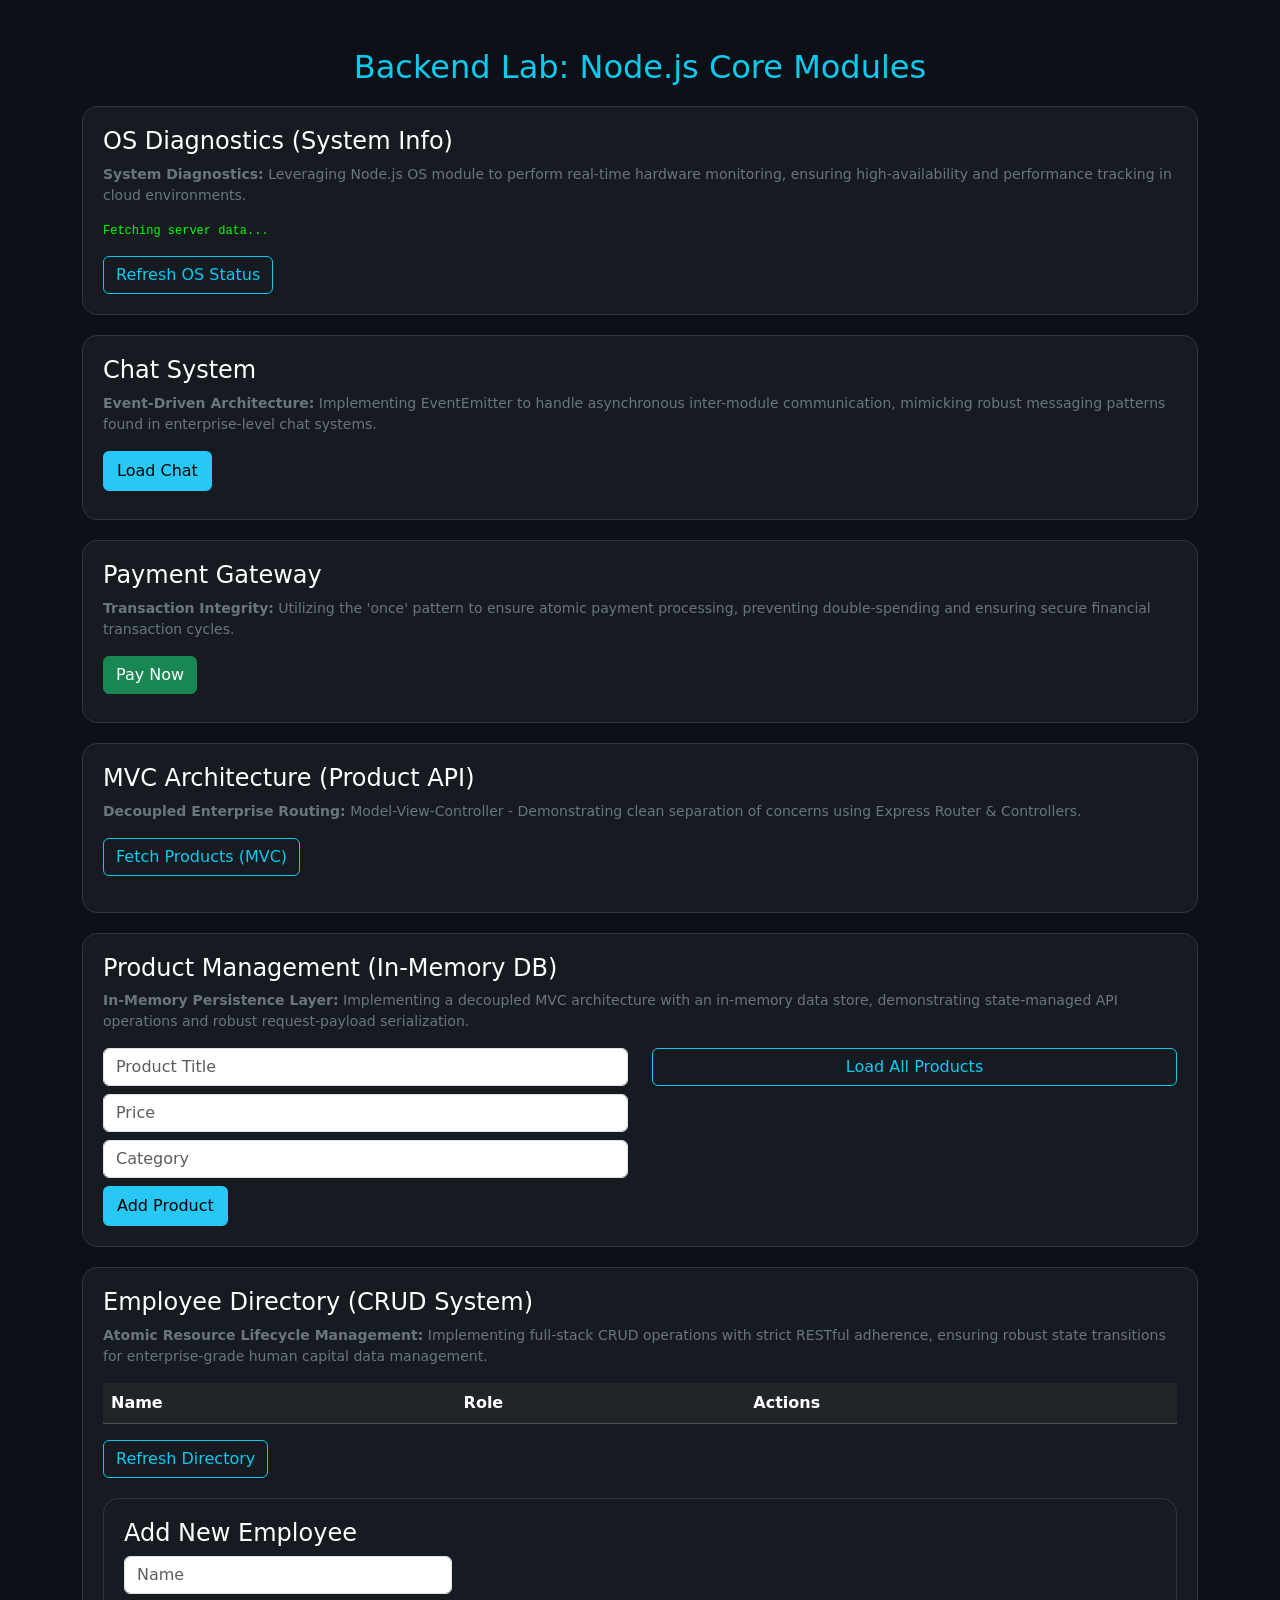
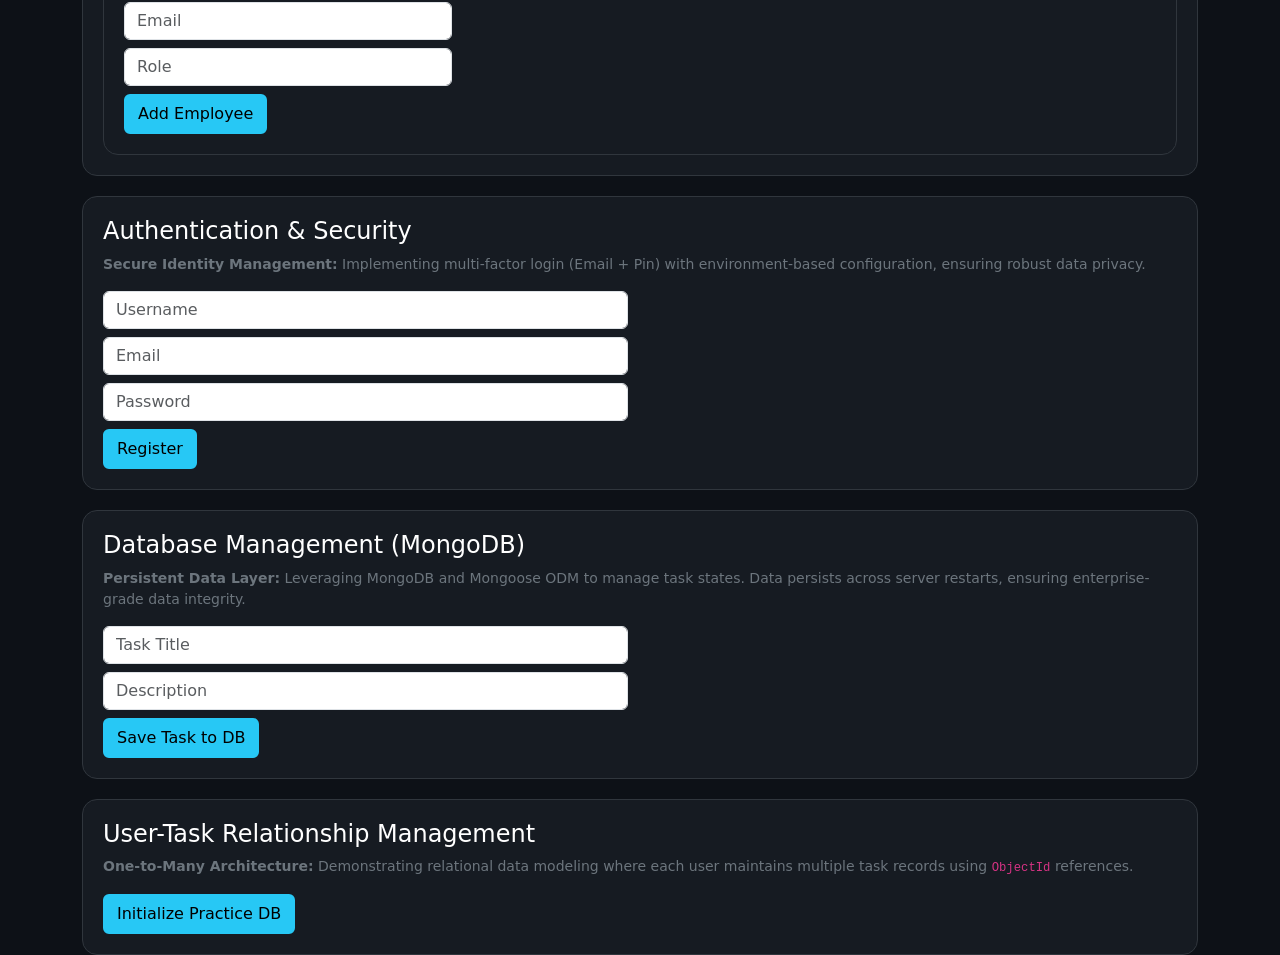
==== backend-lab.html @ 5b9fd6fe "updates-Day 71: MongoDB CRUD Operations & Relationship Modeling" ====
<!DOCTYPE html>
<html lang="en">

<head>
    <meta charset="UTF-8">
    <title>Backend Lab - Full Integration</title>
    <link href="https://cdn.jsdelivr.net/npm/bootstrap@5.3.0/dist/css/bootstrap.min.css" rel="stylesheet">
    <style>
        body {
            background-color: #0d1117;
            color: white;
        }

        .lab-card {
            background: #161b22;
            border: 1px solid #30363d;
            border-radius: 15px;
            padding: 20px;
            margin-top: 20px;
        }

        pre {
            color: #00ff00 !important;
            font-size: 12px;
        }

        /* Button's initial state (Default state) */
        .btn-info {
            background-color: #27C8F5;
            /* Cyan Background */
            color: #000;
            /* Black Text */
            border: 2px solid #27C8F5;
            transition: all 0.3s ease;
            /* To become soft */
        }

        /* When hovering the mouse over the button (Hover State) */
        .btn-info:hover {
            background-color: transparent;
            /* Text becomes cyan */
            color: #27C8F5;
            /* Text becomes cyan */
            border: 2px solid #27C8F5;
            /* The border remains as is */
            box-shadow: 0 0 10px rgba(39, 200, 245, 0.5);
            /* Soft glow */
        }

        .btn-info:active {
            background-color: #27C8F5;
            /* Reverts to Cyan */
            color: #000;
            transform: scale(0.98);
            /* Shrinks slightly when clicked */
        }
    </style>
</head>

<body>
    <div class="container mt-5">
        <h2 class="text-center text-info">Backend Lab: Node.js Core Modules</h2>

        <div class="lab-card">
            <h4>OS Diagnostics (System Info)</h4>
            <p class="text-secondary small">
                <strong>System Diagnostics:</strong> Leveraging Node.js OS module to perform real-time hardware
                monitoring, ensuring high-availability and performance tracking in cloud environments.
            </p>
            <pre id="os-data">Fetching server data...</pre>
            <button class="btn btn-outline-info" onclick="fetchOS()">Refresh OS Status</button>
        </div>

        <!-- <div class="lab-card">
            <h4>2. File System & Events</h4>
            <button class="btn btn-warning" onclick="triggerFS()">Create File</button>
            <button class="btn btn-success" onclick="triggerEvents()">Test Events</button>

            
            <div id="output-box" class="alert alert-primary mt-3" style="display: none;">
                <span id="status-msg"></span>
            </div>

            <div id="chat-box" class="mt-3 p-2 bg-black rounded"></div>
            <div id="payment-box" class="mt-2 p-2 border border-secondary rounded text-warning"></div>

        </div> -->

        <div class="lab-card">
            <h4>Chat System</h4>
            <p class="text-secondary small">
                <strong>Event-Driven Architecture:</strong> Implementing EventEmitter to handle asynchronous
                inter-module communication, mimicking robust messaging patterns found in enterprise-level chat systems.
            </p>
            <button class="btn btn-info" onclick="loadChat()">Load Chat</button>
            <div id="chat-box" class="mt-2 text-info"></div>
        </div>

        <div class="lab-card">
            <h4>Payment Gateway</h4>
            <p class="text-secondary small">
                <strong>Transaction Integrity:</strong> Utilizing the 'once' pattern to ensure atomic payment
                processing, preventing double-spending and ensuring secure financial transaction cycles.
            </p>
            <button id="pay-btn" class="btn btn-success" onclick="processPayment()">Pay Now</button>
            <div id="payment-box" class="mt-2 text-warning"></div>
        </div>


        <div class="lab-card">
            <h4>MVC Architecture (Product API)</h4>
            <p class="text-secondary small"><strong>Decoupled Enterprise Routing:</strong> Model-View-Controller -
                Demonstrating clean separation of concerns using
                Express Router & Controllers.
            </p>
            <button class="btn btn-outline-info" onclick="fetchProducts()">Fetch Products (MVC)</button>
            <div id="product-list" class="mt-3 text-info small"></div>
        </div>

        <div class="lab-card">
            <h4>Product Management (In-Memory DB)</h4>
            <p class="text-secondary small">
                <strong>In-Memory Persistence Layer:</strong> Implementing a decoupled MVC architecture with an
                in-memory data store,
                demonstrating state-managed API operations and robust request-payload serialization.
            </p>
            <div class="row">
                <div class="col-md-6">
                    <input type="text" id="p-title" class="form-control mb-2" placeholder="Product Title">
                    <input type="number" id="p-price" class="form-control mb-2" placeholder="Price">
                    <input type="text" id="p-cat" class="form-control mb-2" placeholder="Category">
                    <button class="btn btn-info" onclick="addProduct()">Add Product</button>
                </div>
                <div class="col-md-6">
                    <button class="btn btn-outline-info w-100" onclick="fetchProducts()">Load All Products</button>
                    <div id="product-list" class="mt-3 text-info small"></div>
                </div>
            </div>
        </div>


        <div class="lab-card">
            <h4>Employee Directory (CRUD System)</h4>
            <p class="text-secondary small">
                <strong>Atomic Resource Lifecycle Management:</strong> Implementing full-stack CRUD operations with
                strict RESTful adherence,
                ensuring robust state transitions for enterprise-grade human capital data management.
            </p>
            <div class="table-responsive">
                <table class="table table-dark table-hover">
                    <thead>
                        <tr>
                            <th>Name</th>
                            <th>Role</th>
                            <th>Actions</th>
                        </tr>
                    </thead>
                    <tbody id="emp-table-body"></tbody>
                </table>
            </div>
            <button class="btn btn-outline-info" onclick="fetchEmployees()">Refresh Directory</button>

            <div class="lab-card">
                <h4>Add New Employee</h4>
                <div class="row">
                    <div class="col-md-4">
                        <input type="text" id="e-name" class="form-control mb-2" placeholder="Name">
                        <input type="email" id="e-email" class="form-control mb-2" placeholder="Email">
                        <input type="text" id="e-role" class="form-control mb-2" placeholder="Role">
                        <button class="btn btn-info" onclick="addEmployee()">Add Employee</button>
                    </div>
                </div>
            </div>

        </div>



        <div class="lab-card">
            <h4>Authentication & Security</h4>
            <p class="text-secondary small">
                <strong>Secure Identity Management:</strong> Implementing multi-factor login (Email + Pin) with
                environment-based configuration, ensuring robust data privacy.
            </p>
            <div class="row">
                <div class="col-md-6">
                    <form onsubmit="event.preventDefault(); registerUser();">
                        <input type="text" id="reg-name" class="form-control mb-2" placeholder="Username" required>
                        <input type="email" id="reg-email" class="form-control mb-2" placeholder="Email" required>
                        <input type="password" id="reg-pass" class="form-control mb-2" placeholder="Password" required
                            autocomplete="current-password">
                        <button type="submit" class="btn btn-info">Register</button>
                    </form>
                </div>
            </div>
        </div>


        <div class="lab-card">
            <h4>Database Management (MongoDB)</h4>
            <p class="text-secondary small">
                <strong>Persistent Data Layer:</strong> Leveraging MongoDB and Mongoose ODM to manage task states.
                Data persists across server restarts, ensuring enterprise-grade data integrity.
            </p>
            <div class="row">
                <div class="col-md-6">
                    <input type="text" id="t-title" class="form-control mb-2" placeholder="Task Title">
                    <input type="text" id="t-desc" class="form-control mb-2" placeholder="Description">
                    <button class="btn btn-info" onclick="saveTask()">Save Task to DB</button>
                </div>
            </div>
        </div>


        <div class="lab-card">
            <h4>User-Task Relationship Management</h4>
            <p class="text-secondary small">
                <strong>One-to-Many Architecture:</strong> Demonstrating relational data modeling where each user
                maintains multiple task records using <code>ObjectId</code> references.
            </p>
            <button class="btn btn-info" onclick="setupDatabasePractice()">Initialize Practice DB</button>
            <div id="db-practice-output" class="alert alert-success mt-2" style="display:none;"></div>
        </div>


    </div>



    <!-- <script>
        const API_URL = "http://localhost:8080";

        async function fetchOS() {
            const res = await fetch(`${API_URL}/os-status`);
            //const data = await res.json();
            document.getElementById('os-data').innerText = JSON.stringify(await res.json(), null, 2);
        }

        async function triggerFS() {
            const res = await fetch(`${API_URL}/create-file`);
            const data = await res.json();
            showOutput(data.message);
        }

        async function triggerEvents() {
            const res = await fetch(`${API_URL}/test-events`);
            const data = await res.json();
            // showOutput(data.message);
            document.getElementById('chat-box').innerHTML = data.chatHistory.map(m => `<div>${m.user}: ${m.message}</div>`).join('');
            document.getElementById('payment-box').innerText = data.paymentInfo.message;


        }

        function showOutput(msg) {
            const box = document.getElementById('output-box');
            box.style.display = 'block';
            document.getElementById('status-msg').innerText = msg;
        }

        window.onload = fetchOS;
    </script> -->


    <script>

        const API_URL = "http://localhost:8080";

        // 1. Fetch OS
        async function fetchOS() {
            try {
                document.getElementById('os-data').innerText = "Fetching server data...";
                const res = await fetch(`${API_URL}/os-status`);
                const data = await res.json();
                document.getElementById('os-data').innerText = JSON.stringify(data, null, 2);
            } catch (error) {
                document.getElementById('os-data').innerText = "Server not reachable!";
            }
        }

        // 2. Load Chat
        async function loadChat() {
            const res = await fetch(`${API_URL}/send-chat`);
            const data = await res.json();
            document.getElementById('chat-box').innerHTML = data.logs.map(m => `<div>${m.user}: ${m.message}</div>`).join('');
        }

        // 3. Process Payment
        async function processPayment() {
            const res = await fetch(`${API_URL}/process-payment`);
            const data = await res.json();

            // document.getElementById('payment-box').innerText = data.message;
            // Disable the button once the payment is complete.

            const payBtn = document.getElementById('pay-btn');
            document.getElementById('payment-box').innerText = data.message;


            if (data.message.includes("Already Paid")) {
                payBtn.classList.remove('btn-success');
                payBtn.classList.add('btn-danger');
            }
        }


        async function fetchProducts() {
            const res = await fetch(`${API_URL}/api/products/all-products`);
            const data = await res.json();
            document.getElementById('product-list').innerText = JSON.stringify(data, null, 2);
        }


        async function addProduct() {
            const product = {
                title: document.getElementById('p-title').value,
                price: document.getElementById('p-price').value,
                category: document.getElementById('p-cat').value
            };

            const res = await fetch(`${API_URL}/api/products/create`, {
                method: 'POST',
                headers: { 'Content-Type': 'application/json' },
                body: JSON.stringify(product)
            });
            const data = await res.json();
            alert(data.message);
        }

        async function fetchProducts() {
            const res = await fetch(`${API_URL}/api/products/products`);
            const data = await res.json();
            document.getElementById('product-list').innerText = JSON.stringify(data, null, 2);
        }

        async function fetchEmployees() {
            const res = await fetch(`${API_URL}/employees`);
            const data = await res.json();
            const tbody = document.getElementById('emp-table-body');

            if (Array.isArray(data)) {
                tbody.innerHTML = data.map(emp => `
            <tr>
                <td>${emp.name}</td>
                <td>${emp.role}</td>
                <td><button class="btn btn-danger btn-sm" onclick="deleteEmp('${emp.id}')">Delete</button></td>
            </tr>
        `).join('');
            } else {
                tbody.innerHTML = `<tr><td colspan="3">${data.message || "No Data"}</td></tr>`;
            }
        }

        async function deleteEmp(id) {
            const res = await fetch(`${API_URL}/employees/${id}`, {
                method: 'DELETE'
            });
            const data = await res.json();
            alert(data.message);
            fetchEmployees(); // Refreshes the UI after deleting the data.
        }

        async function addEmployee() {
            const emp = {
                name: document.getElementById('e-name').value,
                email: document.getElementById('e-email').value,
                role: document.getElementById('e-role').value
            };

            const res = await fetch(`${API_URL}/employees`, {
                method: 'POST',
                headers: { 'Content-Type': 'application/json' },
                body: JSON.stringify(emp)
            });

            const data = await res.json();
            alert(data.message);
            fetchEmployees(); // Refresh immediately after adding
        }


        async function registerUser() {
            const user = {
                username: document.getElementById('reg-name').value,
                email: document.getElementById('reg-email').value,
                password: document.getElementById('reg-pass').value
            };

            try {
                const res = await fetch(`${API_URL}/auth/register`, {
                    method: 'POST',
                    headers: { 'Content-Type': 'application/json' },
                    body: JSON.stringify(user)
                });

                const data = await res.json();

                if (res.status === 201) {
                    alert(data.message + "\n\nLogin PIN: " + data.loginPin);
                } else {
                    alert(data.message);
                }

            } catch (error) {
                console.error("Registration failed:", error);
            }
        }


        async function saveTask() {
            const task = {
                title: document.getElementById('t-title').value,
                description: document.getElementById('t-desc').value,
                status: "not-started"
            };

            const res = await fetch(`${API_URL}/api/tasks/create`, {
                method: 'POST',
                headers: { 'Content-Type': 'application/json' },
                body: JSON.stringify(task)
            });
            const data = await res.json();
            alert("Task saved to MongoDB: " + data.message);
        }

        async function setupDatabasePractice() {
            try{
            // Step 1: Create a User
            const userRes = await fetch(`${API_URL}/api/tasks/setup-user`, { method: 'POST' });
            const userData = await userRes.json();

            // Step 2: Create Tasks
            const taskRes = await fetch(`${API_URL}/api/tasks/init-tasks`, {
                method: 'POST',
                headers: { 'Content-Type': 'application/json' },
                body: JSON.stringify({ userId: userData.userId })
            });
            const taskData = await taskRes.json();

            const output = document.getElementById('db-practice-output');
            output.style.display = 'block'; // This changes it from 'none' to 'block'.
            output.innerText = `Success: ${userData.message} | ${taskData.message}`;

        } catch (error) {
            console.error("Error:", error);
        }
    }

        // window.onload = fetchOS;
    </script>



</body>

</html>
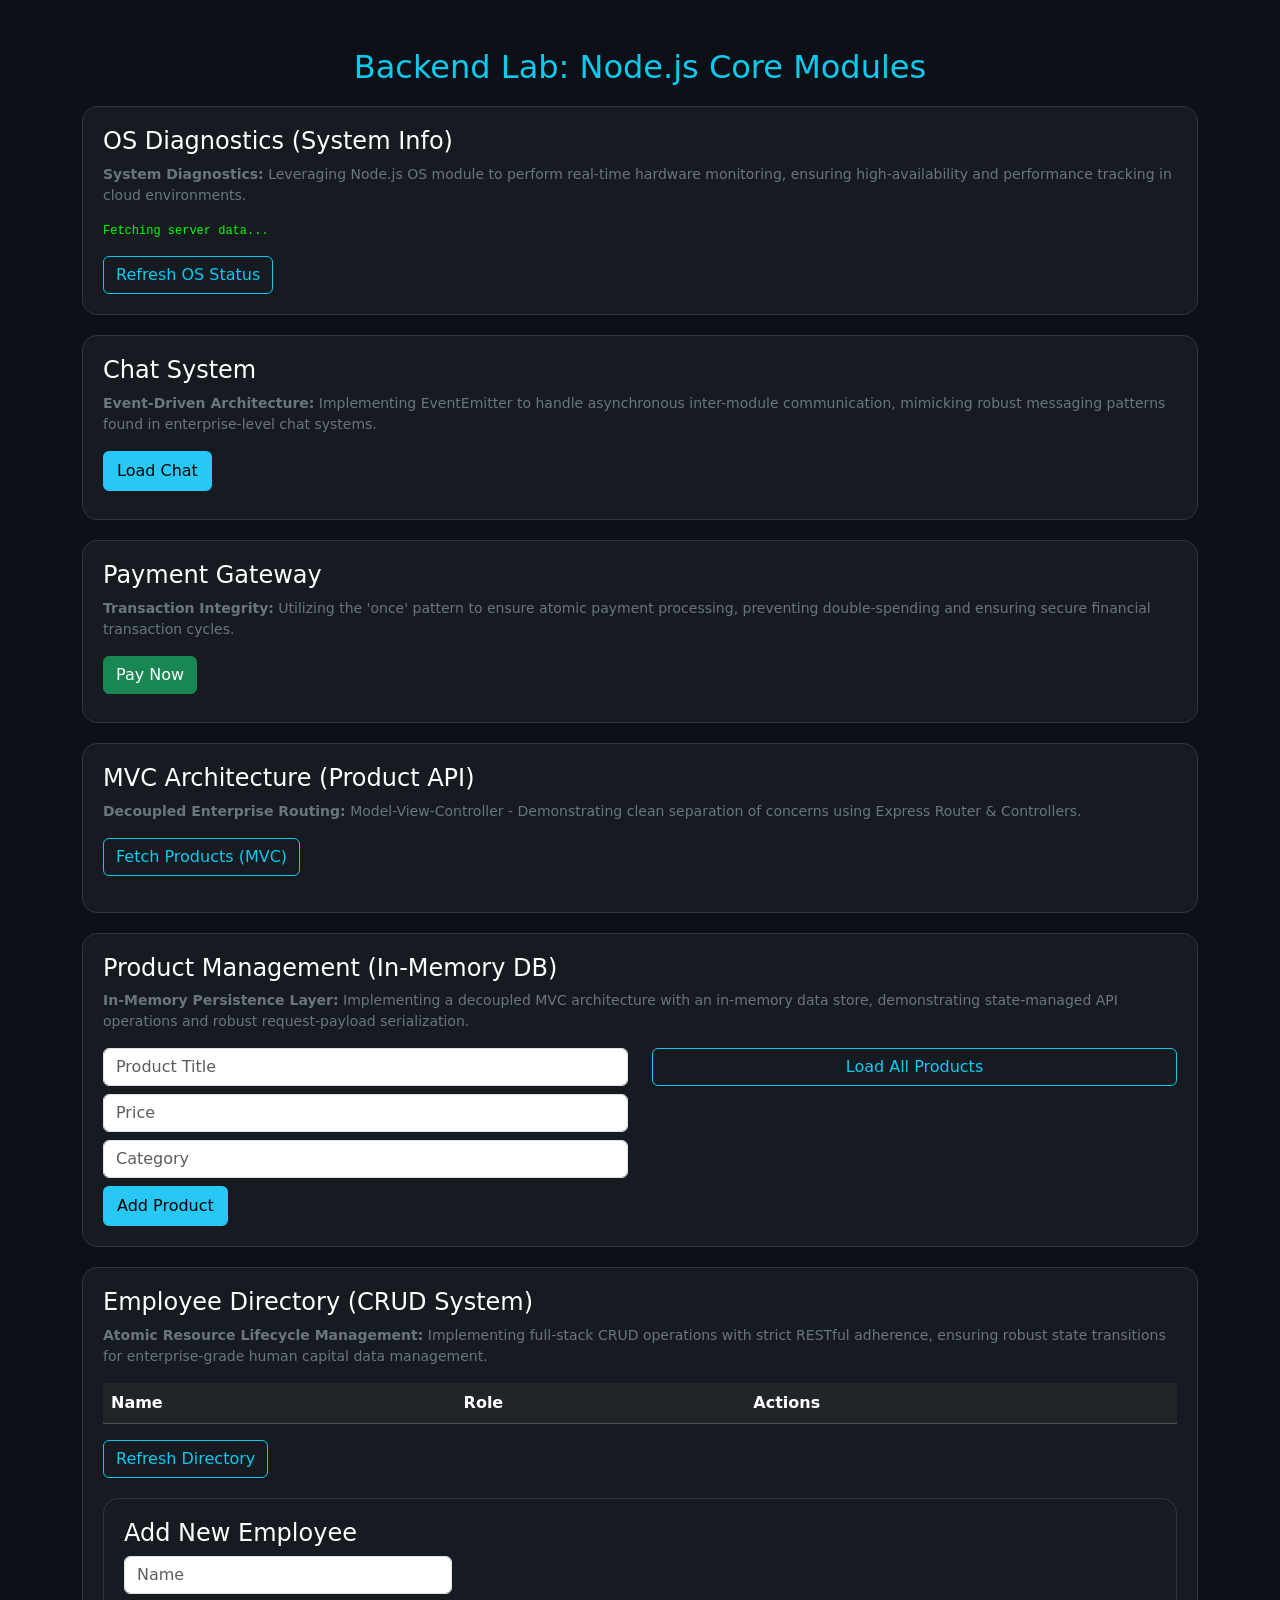
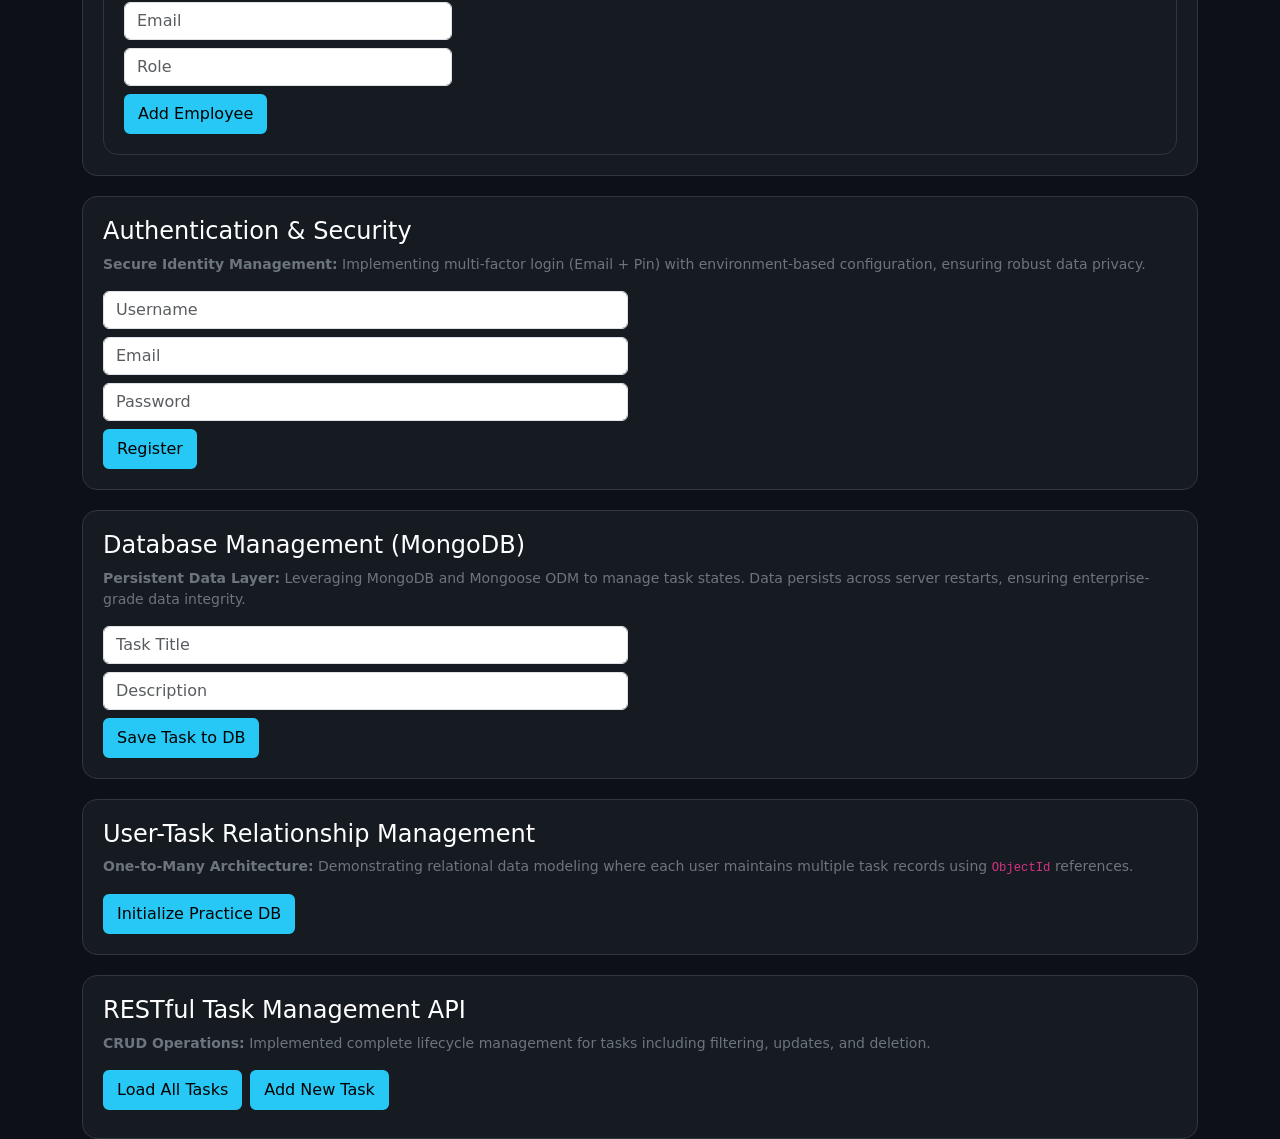
==== commit f8b55d4f: "updates- Day 72: Mongoose CRUD & Robust Error Handling" ====
--- a/backend-lab.html
+++ b/backend-lab.html
@@ -186,7 +186,7 @@
                 <div class="col-md-6">
                     <form onsubmit="event.preventDefault(); registerUser();">
                         <input type="text" id="reg-name" class="form-control mb-2" placeholder="Username" required>
-                        <input type="email" id="reg-email" class="form-control mb-2" placeholder="Email" required>
+                        <input type="email" id="reg-email" class="form-control mb-2" placeholder="Email" required autocomplete="email">
                         <input type="password" id="reg-pass" class="form-control mb-2" placeholder="Password" required
                             autocomplete="current-password">
                         <button type="submit" class="btn btn-info">Register</button>
@@ -220,6 +220,19 @@
             </p>
             <button class="btn btn-info" onclick="setupDatabasePractice()">Initialize Practice DB</button>
             <div id="db-practice-output" class="alert alert-success mt-2" style="display:none;"></div>
+        </div>
+
+        <div class="lab-card">
+            <h4>RESTful Task Management API</h4>
+            <p class="text-secondary small">
+                <strong>CRUD Operations:</strong> Implemented complete lifecycle management for tasks including
+                filtering, updates, and deletion.
+            </p>
+            <div class="d-flex gap-2">
+                <button class="btn btn-info" onclick="fetchTasks()">Load All Tasks</button>
+                <button class="btn btn-info" onclick="addNewTask()">Add New Task</button>
+            </div>
+            <div id="api-output" class="mt-2 text-info small"></div>
         </div>
 
 
@@ -424,27 +437,86 @@
         }
 
         async function setupDatabasePractice() {
-            try{
-            // Step 1: Create a User
-            const userRes = await fetch(`${API_URL}/api/tasks/setup-user`, { method: 'POST' });
-            const userData = await userRes.json();
-
-            // Step 2: Create Tasks
-            const taskRes = await fetch(`${API_URL}/api/tasks/init-tasks`, {
-                method: 'POST',
-                headers: { 'Content-Type': 'application/json' },
-                body: JSON.stringify({ userId: userData.userId })
-            });
-            const taskData = await taskRes.json();
-
-            const output = document.getElementById('db-practice-output');
-            output.style.display = 'block'; // This changes it from 'none' to 'block'.
-            output.innerText = `Success: ${userData.message} | ${taskData.message}`;
-
-        } catch (error) {
-            console.error("Error:", error);
-        }
-    }
+            try {
+                // Step 1: Create a User
+                const userRes = await fetch(`${API_URL}/api/tasks/setup-user`, { method: 'POST' });
+                const userData = await userRes.json();
+
+                // Step 2: Create Tasks
+                const taskRes = await fetch(`${API_URL}/api/tasks/init-tasks`, {
+                    method: 'POST',
+                    headers: { 'Content-Type': 'application/json' },
+                    body: JSON.stringify({ userId: userData.userId })
+                });
+                const taskData = await taskRes.json();
+
+                const output = document.getElementById('db-practice-output');
+                output.style.display = 'block'; // This changes it from 'none' to 'block'.
+                output.innerText = `Success: ${userData.message} | ${taskData.message}`;
+
+            } catch (error) {
+                console.error("Error:", error);
+            }
+        }
+
+
+
+
+        // Function to fetch all tasks from MongoDB and display them
+        async function fetchTasks() {
+            const output = document.getElementById('api-output');
+            // const API_URL = "http://localhost:8080/api/tasks";
+
+            try {
+                const response = await fetch(`${API_URL}/api/tasks/`);
+                if (!response.ok) throw new Error("Network response was not ok");
+                const tasks = await response.json();
+
+                // Check if data exists
+                if (tasks.length === 0) {
+                    output.innerHTML = "No tasks found in Database.";
+                    return;
+                }
+
+                // Display tasks in a clean format
+                let html = '<ul class="list-group mt-2">';
+                tasks.forEach(task => {
+                    html += `<li class="list-group-item d-flex justify-content-between align-items-center">
+                        ${task.title} <span class="badge bg-info">${task.status}</span>
+                     </li>`;
+                });
+                html += '</ul>';
+                output.innerHTML = html;
+
+            } catch (error) {
+                output.innerText = "Error: Could not connect to Database.";
+                console.error("Fetch Error:", error);
+            }
+        }
+
+
+        async function addNewTask() {
+            const taskData = {
+                title: "New Task from UI",
+                description: "Testing API integration",
+                status: "not-started"
+            };
+
+            try {
+                const response = await fetch(`${API_URL}/api/tasks/create`, {
+                    method: 'POST',
+                    headers: { 'Content-Type': 'application/json' },
+                    body: JSON.stringify(taskData)
+                });
+                const result = await response.json();
+                alert("Task Added Successfully!");
+                fetchTasks(); 
+            } catch (error) {
+                console.error("Add Error:", error);
+            }
+        }
+
+
 
         // window.onload = fetchOS;
     </script>
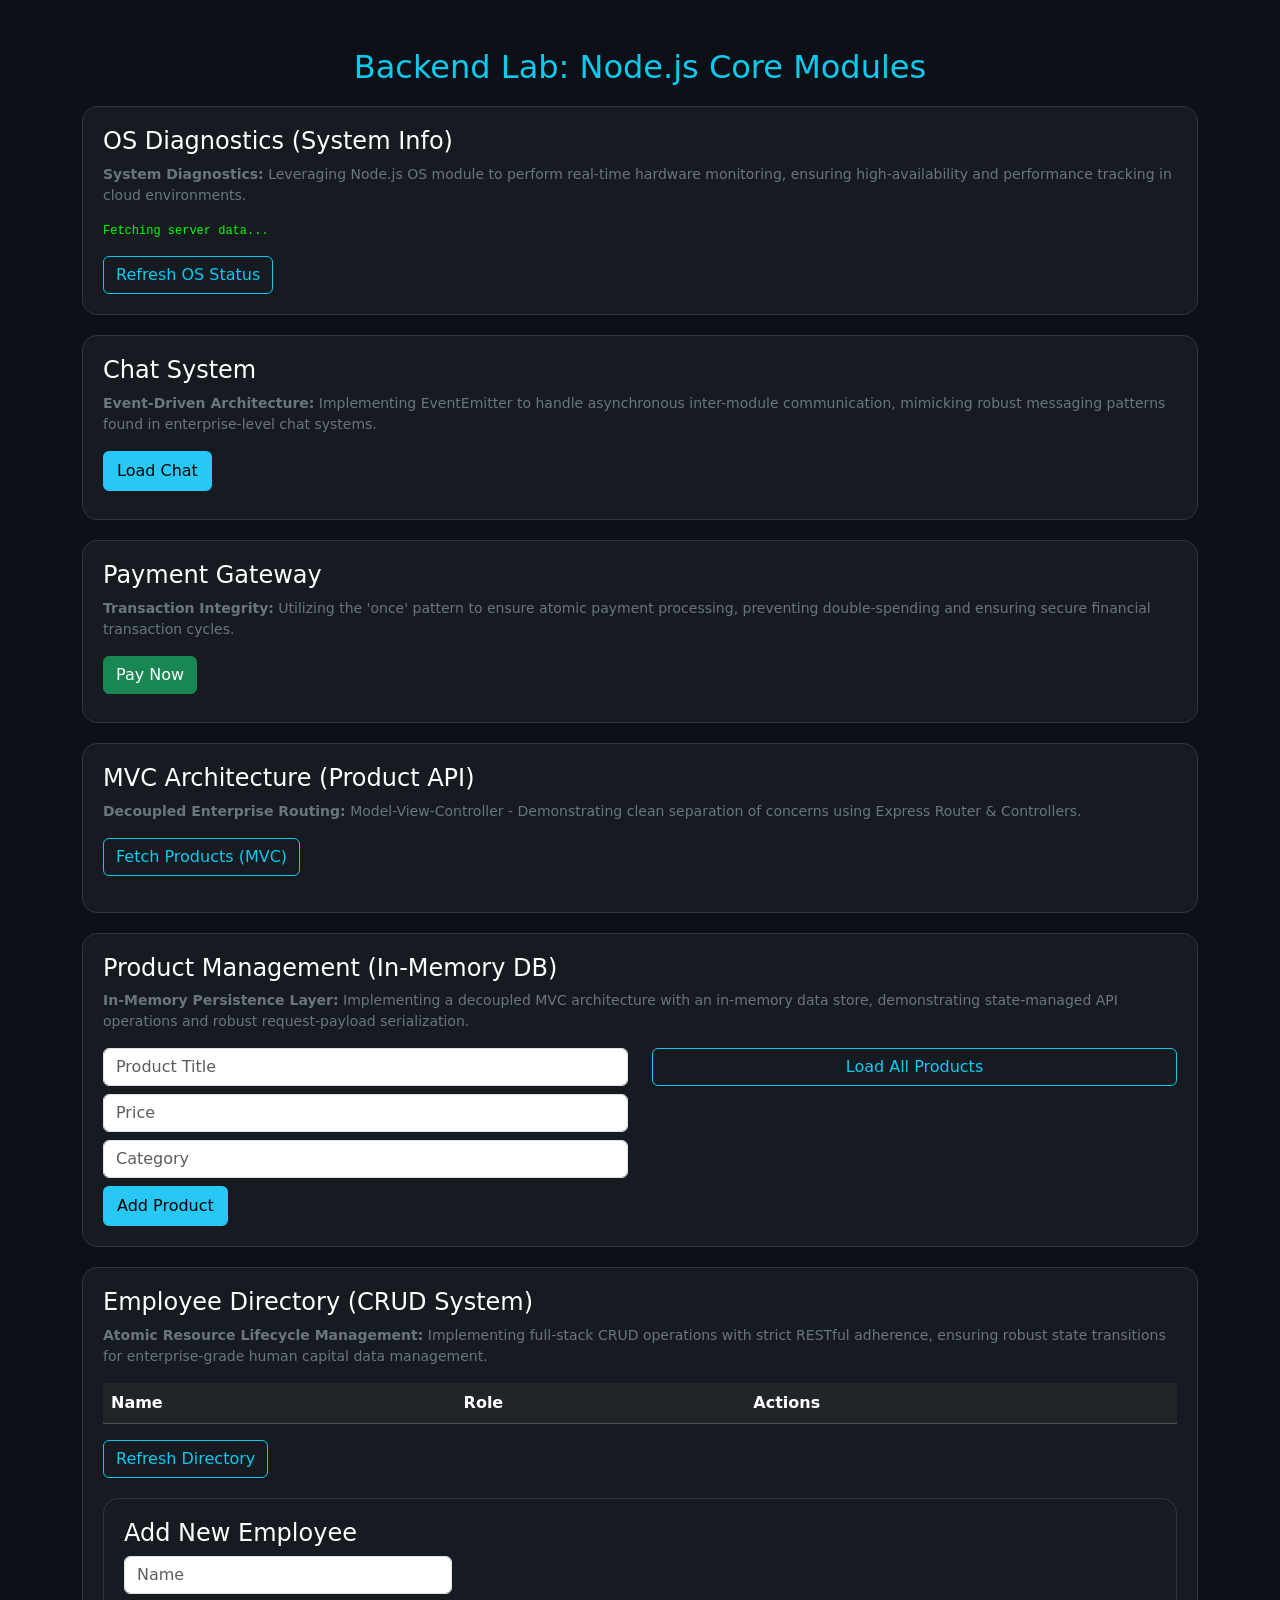
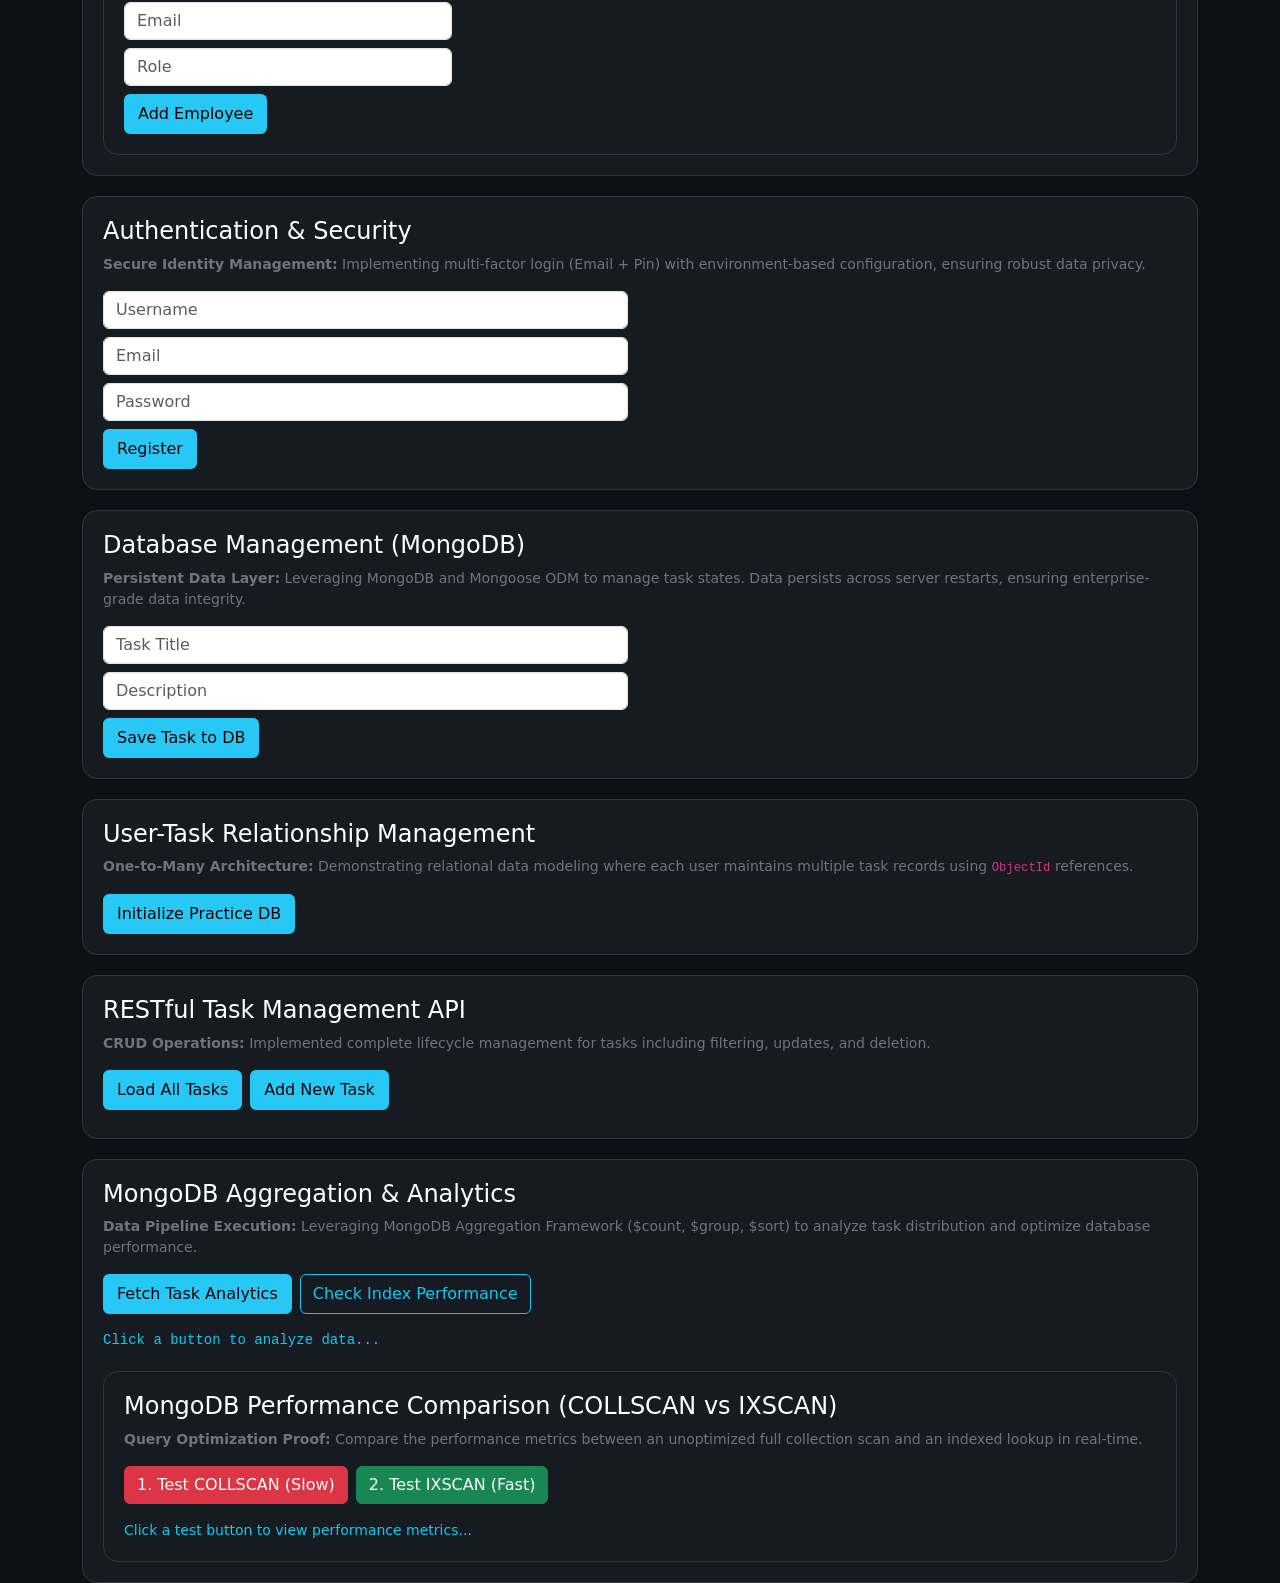
==== commit a6c1fc4f: "updates-day73" ====
--- a/backend-lab.html
+++ b/backend-lab.html
@@ -186,7 +186,8 @@
                 <div class="col-md-6">
                     <form onsubmit="event.preventDefault(); registerUser();">
                         <input type="text" id="reg-name" class="form-control mb-2" placeholder="Username" required>
-                        <input type="email" id="reg-email" class="form-control mb-2" placeholder="Email" required autocomplete="email">
+                        <input type="email" id="reg-email" class="form-control mb-2" placeholder="Email" required
+                            autocomplete="email">
                         <input type="password" id="reg-pass" class="form-control mb-2" placeholder="Password" required
                             autocomplete="current-password">
                         <button type="submit" class="btn btn-info">Register</button>
@@ -234,6 +235,37 @@
             </div>
             <div id="api-output" class="mt-2 text-info small"></div>
         </div>
+
+
+        <div class="lab-card">
+            <h4>MongoDB Aggregation & Analytics</h4>
+            <p class="text-secondary small">
+                <strong>Data Pipeline Execution:</strong> Leveraging MongoDB Aggregation Framework ($count, $group,
+                $sort) to analyze task distribution and optimize database performance.
+            </p>
+            <div class="d-flex gap-2 mb-3">
+                <button class="btn btn-info" onclick="fetchTaskStats()">Fetch Task Analytics</button>
+                <button class="btn btn-outline-info" onclick="checkTaskIndexPerformance()">Check Index
+                    Performance</button>
+            </div>
+            <pre id="agg-output" class="text-info small">Click a button to analyze data...</pre>
+        
+        
+        <div class="lab-card">
+            <h4>MongoDB Performance Comparison (COLLSCAN vs IXSCAN)</h4>
+            <p class="text-secondary small">
+                <strong>Query Optimization Proof:</strong> Compare the performance metrics between an unoptimized full
+                collection scan and an indexed lookup in real-time.
+            </p>
+            <div class="d-flex gap-2 mb-3">
+                <button class="btn btn-danger" onclick="runCollScanTest()">1. Test COLLSCAN (Slow)</button>
+                <button class="btn btn-success" onclick="runIxScanTest()">2. Test IXSCAN (Fast)</button>
+            </div>
+            <div id="comparison-output" class="text-info small">Click a test button to view performance metrics...</div>
+        </div>
+        </div>
+
+        
 
 
     </div>
@@ -510,12 +542,91 @@
                 });
                 const result = await response.json();
                 alert("Task Added Successfully!");
-                fetchTasks(); 
+                fetchTasks();
             } catch (error) {
                 console.error("Add Error:", error);
             }
         }
 
+
+
+
+        // 1. Fetch Task Analytics using Aggregation
+        async function fetchTaskStats() {
+            const output = document.getElementById('agg-output');
+            output.innerText = "Analyzing pipeline data...";
+
+            try {
+                const res = await fetch(`${API_URL}/api/tasks/analytics`); // You can set this according to your root path 
+                const data = await res.json();
+                output.innerText = JSON.stringify(data, null, 2);
+            } catch (error) {
+                output.innerText = "Error: Could not fetch aggregation stats.";
+                console.error("Aggregation Error:", error);
+            }
+        }
+
+        // 2. Check Index Performance Simulation
+        async function checkTaskIndexPerformance() {
+            const output = document.getElementById('agg-output');
+            output.innerText = "Running query execution stats (.explain())...";
+
+            try {
+                const res = await fetch(`${API_URL}/api/tasks/explain-query`);
+                const data = await res.json();
+                output.innerText = JSON.stringify(data, null, 2);
+            } catch (error) {
+                output.innerText = "Error: Could not fetch execution stats.";
+                console.error("Explain Error:", error);
+            }
+        }
+
+
+
+
+
+        async function runCollScanTest() {
+            const output = document.getElementById('comparison-output');
+            output.innerHTML = "Running COLLSCAN test...";
+
+            try {
+                const res = await fetch(`${API_URL}/api/tasks/test-collscan`);
+                const data = await res.json();
+
+                output.innerHTML = `
+            <div class="p-3 mb-2 rounded bg-black border border-danger">
+                <span class="badge bg-danger fs-6 mb-2">${data.scanType}</span>
+                <div><strong>Execution Stage:</strong> ${data.stage}</div>
+                <div><strong>Execution Time:</strong> ${data.executionTimeMillis} ms</div>
+                <div><strong>Documents Examined:</strong> ${data.totalDocsExamined}</div>
+            </div>
+        `;
+            } catch (error) {
+                output.innerHTML = "Error running COLLSCAN test.";
+            }
+        }
+
+        async function runIxScanTest() {
+            const output = document.getElementById('comparison-output');
+            output.innerHTML = "Running IXSCAN test...";
+
+            try {
+                const res = await fetch(`${API_URL}/api/tasks/test-ixscan`);
+                const data = await res.json();
+
+                output.innerHTML = `
+            <div class="p-3 mb-2 rounded bg-black border border-success">
+                <span class="badge bg-success fs-6 mb-2">${data.scanType}</span>
+                <div><strong>Execution Stage:</strong> ${data.stage}</div>
+                <div><strong>Index Name:</strong> ${data.indexUsed}</div>
+                <div><strong>Execution Time:</strong> ${data.executionTimeMillis} ms</div>
+                <div><strong>Documents Examined:</strong> ${data.totalDocsExamined}</div>
+            </div>
+        `;
+            } catch (error) {
+                output.innerHTML = "Error running IXSCAN test.";
+            }
+        }
 
 
         // window.onload = fetchOS;
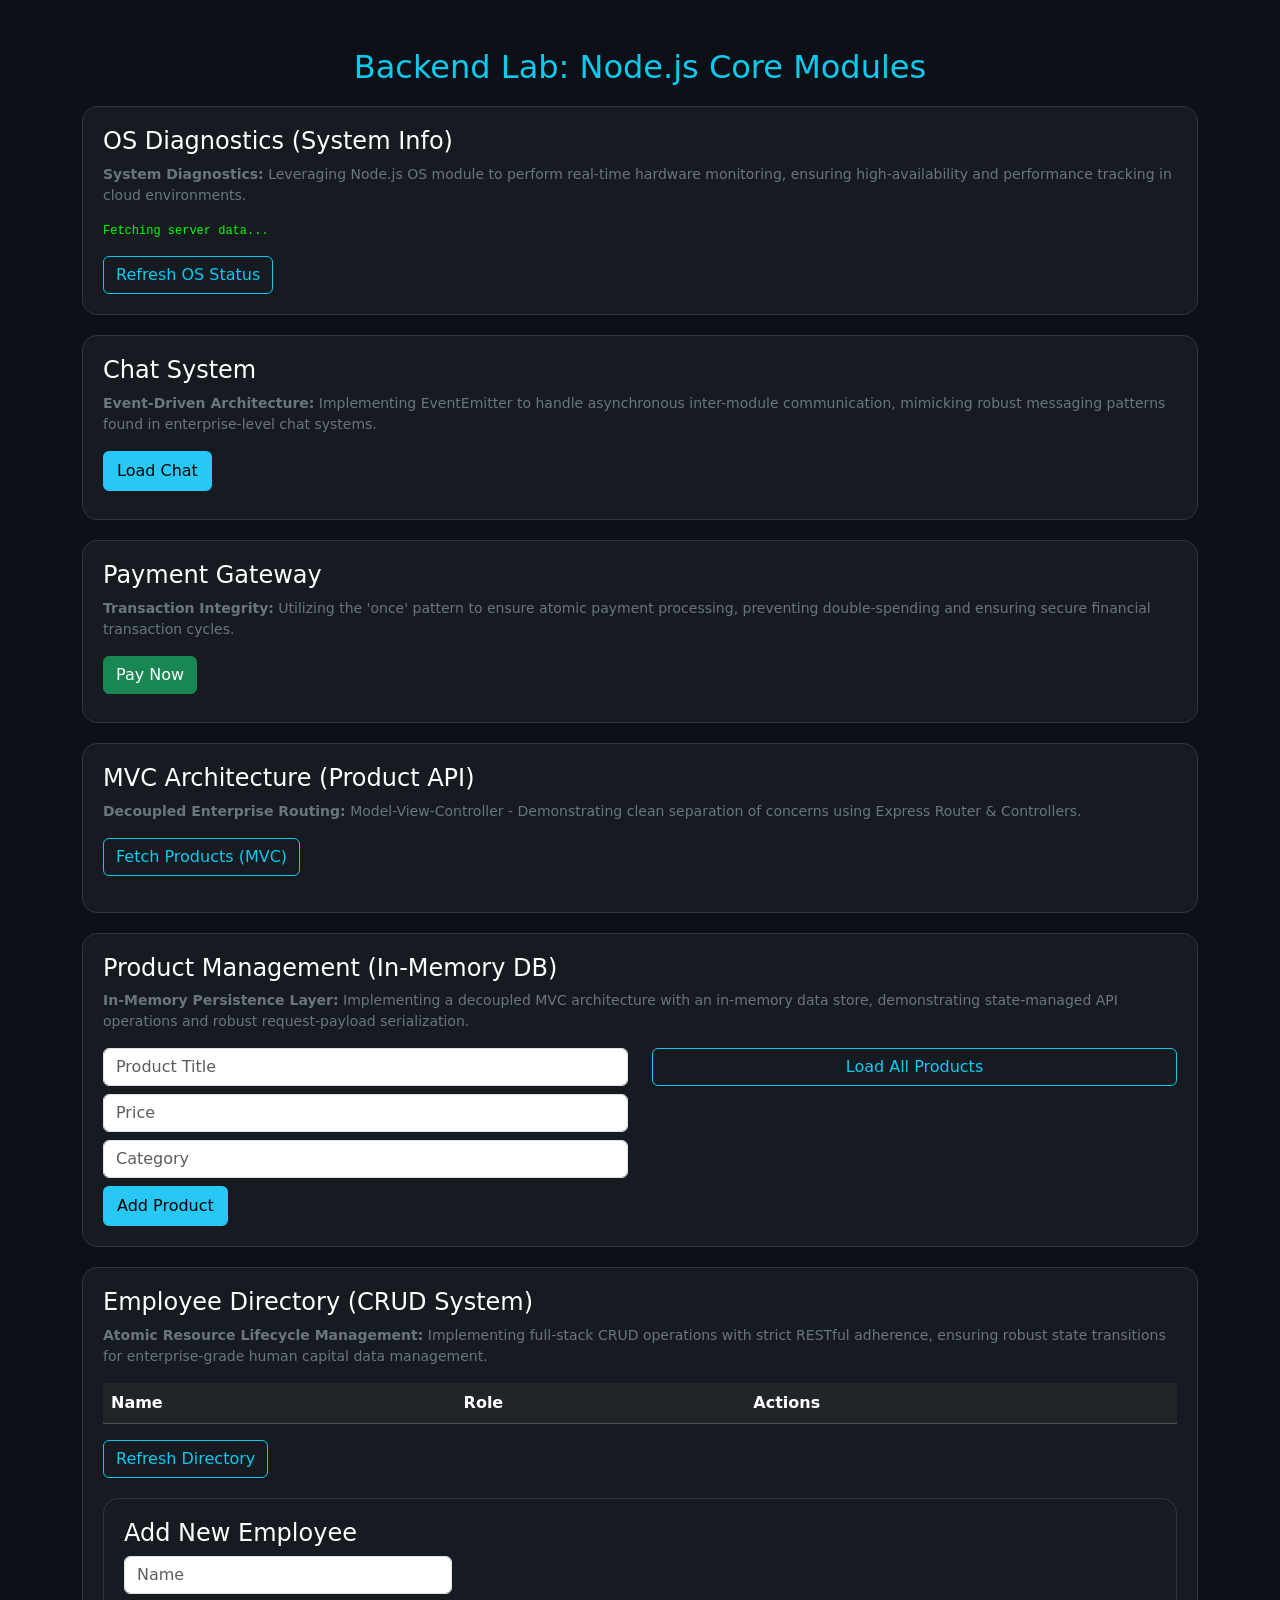
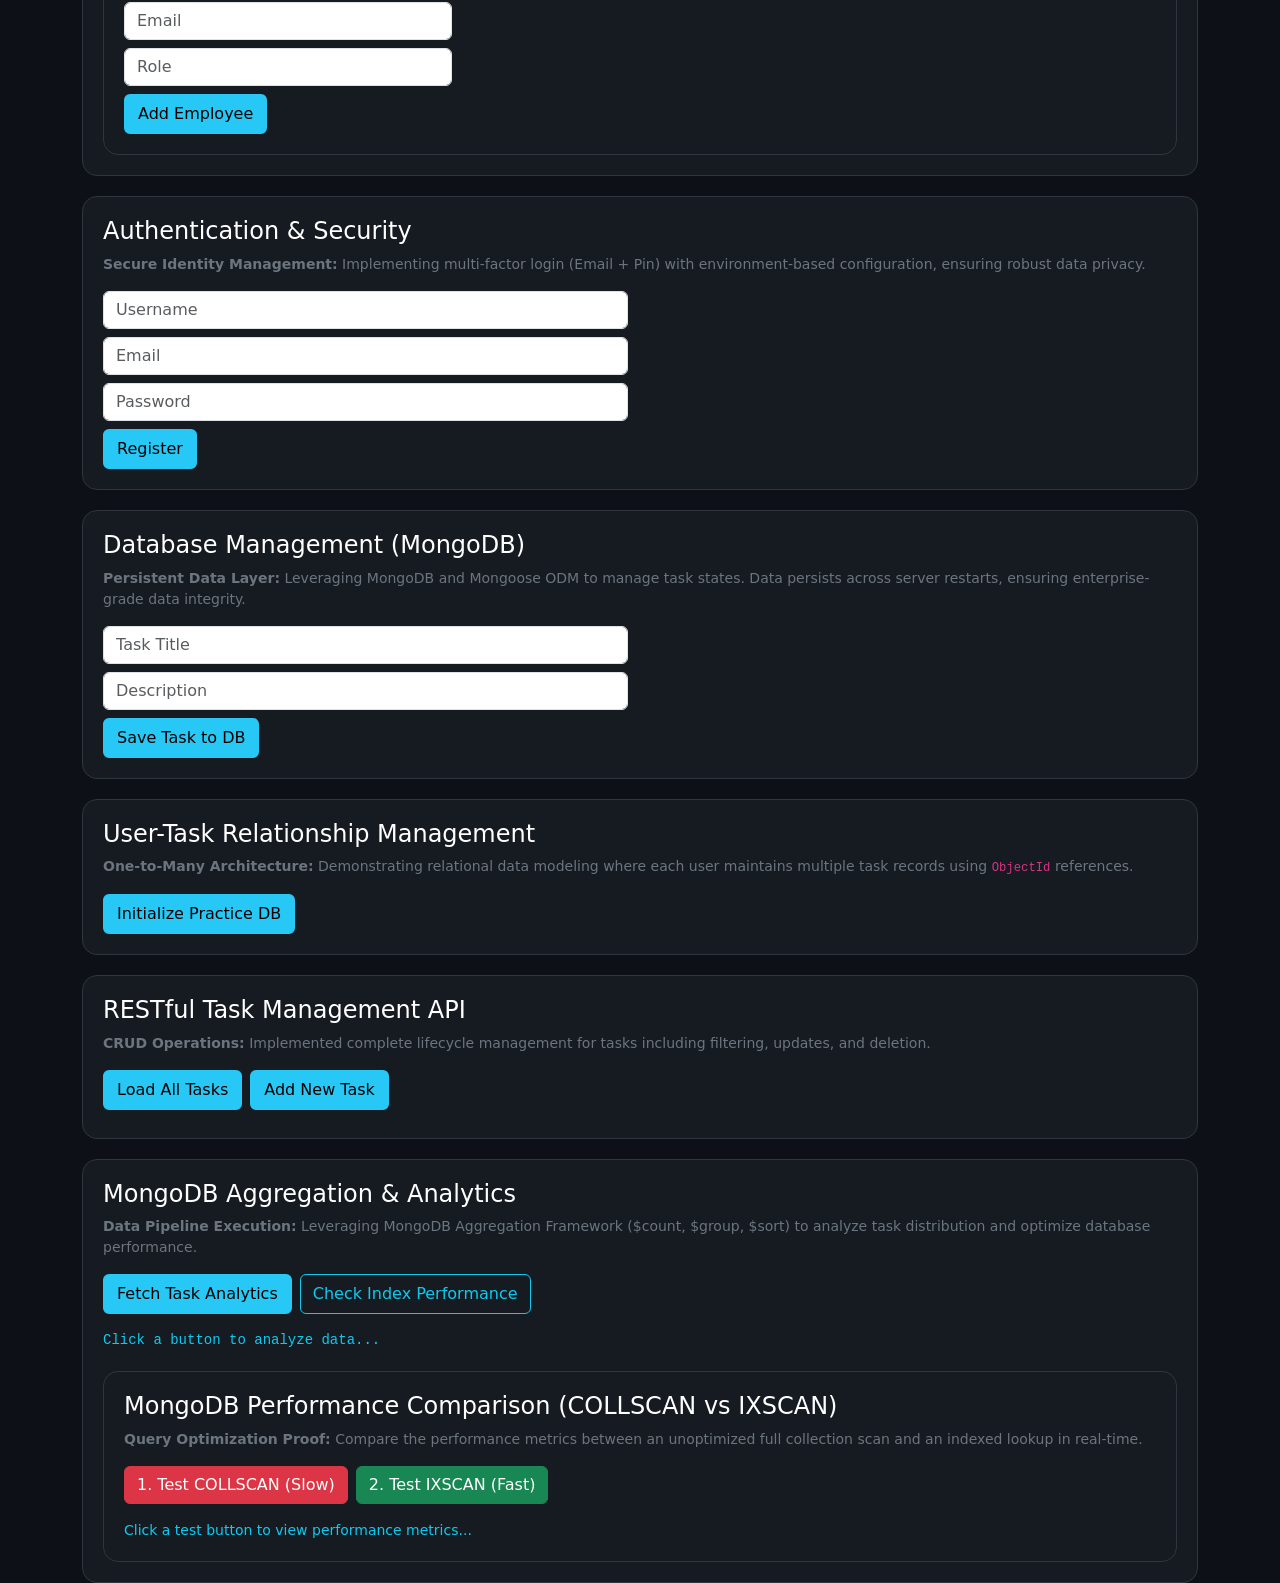
==== commit 0bebe14a: "updates-y 75 & 76: Advanced Security & JWT Authentication (Bcrypt + JSON Web Tokens)" ====
--- a/backend-lab.html
+++ b/backend-lab.html
@@ -249,23 +249,25 @@
                     Performance</button>
             </div>
             <pre id="agg-output" class="text-info small">Click a button to analyze data...</pre>
-        
-        
-        <div class="lab-card">
-            <h4>MongoDB Performance Comparison (COLLSCAN vs IXSCAN)</h4>
-            <p class="text-secondary small">
-                <strong>Query Optimization Proof:</strong> Compare the performance metrics between an unoptimized full
-                collection scan and an indexed lookup in real-time.
-            </p>
-            <div class="d-flex gap-2 mb-3">
-                <button class="btn btn-danger" onclick="runCollScanTest()">1. Test COLLSCAN (Slow)</button>
-                <button class="btn btn-success" onclick="runIxScanTest()">2. Test IXSCAN (Fast)</button>
-            </div>
-            <div id="comparison-output" class="text-info small">Click a test button to view performance metrics...</div>
-        </div>
-        </div>
-
-        
+
+
+            <div class="lab-card">
+                <h4>MongoDB Performance Comparison (COLLSCAN vs IXSCAN)</h4>
+                <p class="text-secondary small">
+                    <strong>Query Optimization Proof:</strong> Compare the performance metrics between an unoptimized
+                    full
+                    collection scan and an indexed lookup in real-time.
+                </p>
+                <div class="d-flex gap-2 mb-3">
+                    <button class="btn btn-danger" onclick="runCollScanTest()">1. Test COLLSCAN (Slow)</button>
+                    <button class="btn btn-success" onclick="runIxScanTest()">2. Test IXSCAN (Fast)</button>
+                </div>
+                <div id="comparison-output" class="text-info small">Click a test button to view performance metrics...
+                </div>
+            </div>
+        </div>
+
+
 
 
     </div>
@@ -432,7 +434,8 @@
             };
 
             try {
-                const res = await fetch(`${API_URL}/auth/register`, {
+                // const res = await fetch(`${API_URL}/auth/register`, {
+                const res = await fetch(`${API_URL}/user/register`, {
                     method: 'POST',
                     headers: { 'Content-Type': 'application/json' },
                     body: JSON.stringify(user)
@@ -441,7 +444,11 @@
                 const data = await res.json();
 
                 if (res.status === 201) {
-                    alert(data.message + "\n\nLogin PIN: " + data.loginPin);
+
+                    // alert(data.message + "\n\nLogin PIN: " + data.loginPin);
+                    // Here, we will display the new username instead of loginPin
+                    alert(data.message + "\nRegistered User: " + data.user.username);
+
                 } else {
                     alert(data.message);
                 }
@@ -550,7 +557,7 @@
 
 
 
-
+        // MongoDB Aggregation & Analytics
         // 1. Fetch Task Analytics using Aggregation
         async function fetchTaskStats() {
             const output = document.getElementById('agg-output');
@@ -584,7 +591,7 @@
 
 
 
-
+        // MongoDB Performance Comparison (COLLSCAN vs IXSCAN)
         async function runCollScanTest() {
             const output = document.getElementById('comparison-output');
             output.innerHTML = "Running COLLSCAN test...";
@@ -629,6 +636,36 @@
         }
 
 
+
+
+        // Login User & Get JWT Token (Authentication & Security)
+        async function loginUser() {
+            const credentials = {
+                email: document.getElementById('reg-email').value,
+                password: document.getElementById('reg-pass').value
+            };
+
+            try {
+                const res = await fetch(`${API_URL}/user/login`, {
+                    method: 'POST',
+                    headers: { 'Content-Type': 'application/json' },
+                    body: JSON.stringify(credentials)
+                });
+
+                const data = await res.json();
+
+                if (res.status === 200) {
+                    alert(data.message + "\n\nJWT ​​Token: " + data.token.substring(0, 30) + "...");
+                    // Store the token in local storage 
+                    localStorage.setItem("authToken", data.token);
+                } else {
+                    alert(data.message);
+                }
+            } catch (error) {
+                console.error("Login failed:", error);
+            }
+        }
+
         // window.onload = fetchOS;
     </script>
 
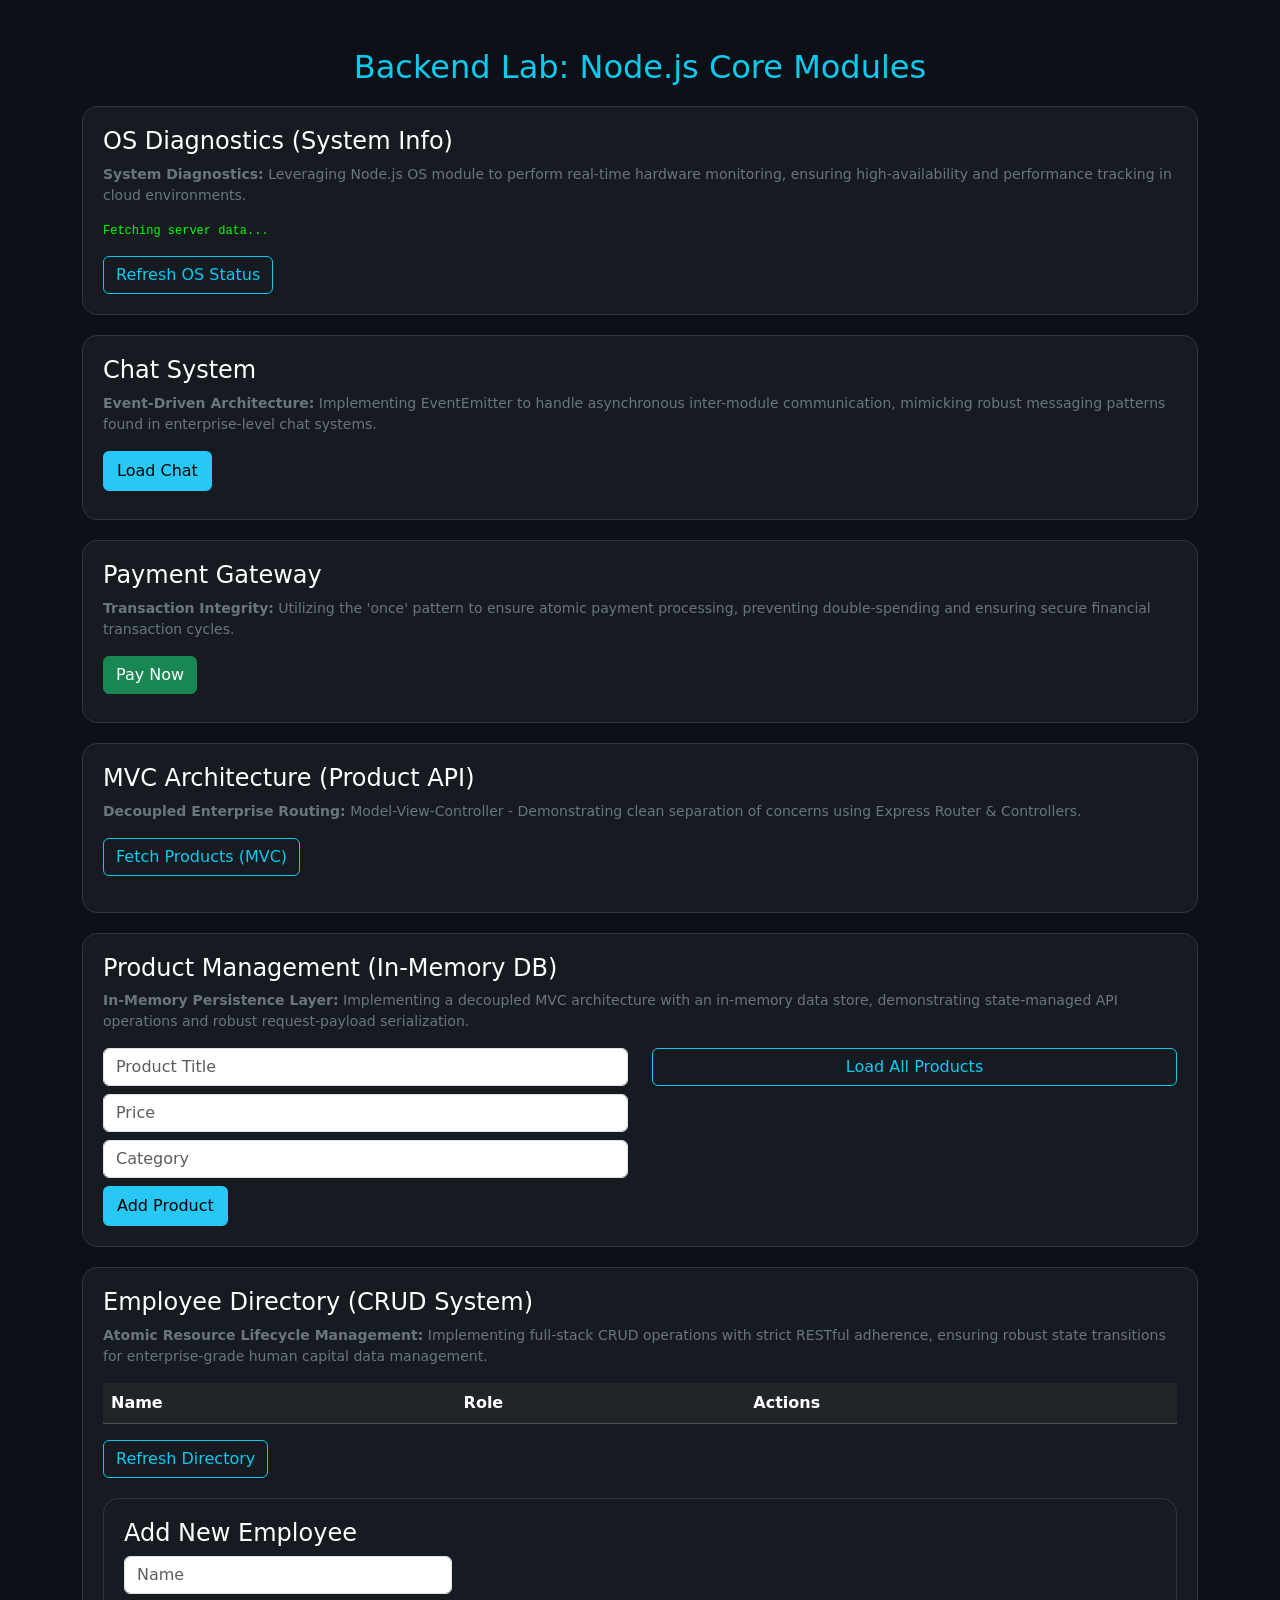
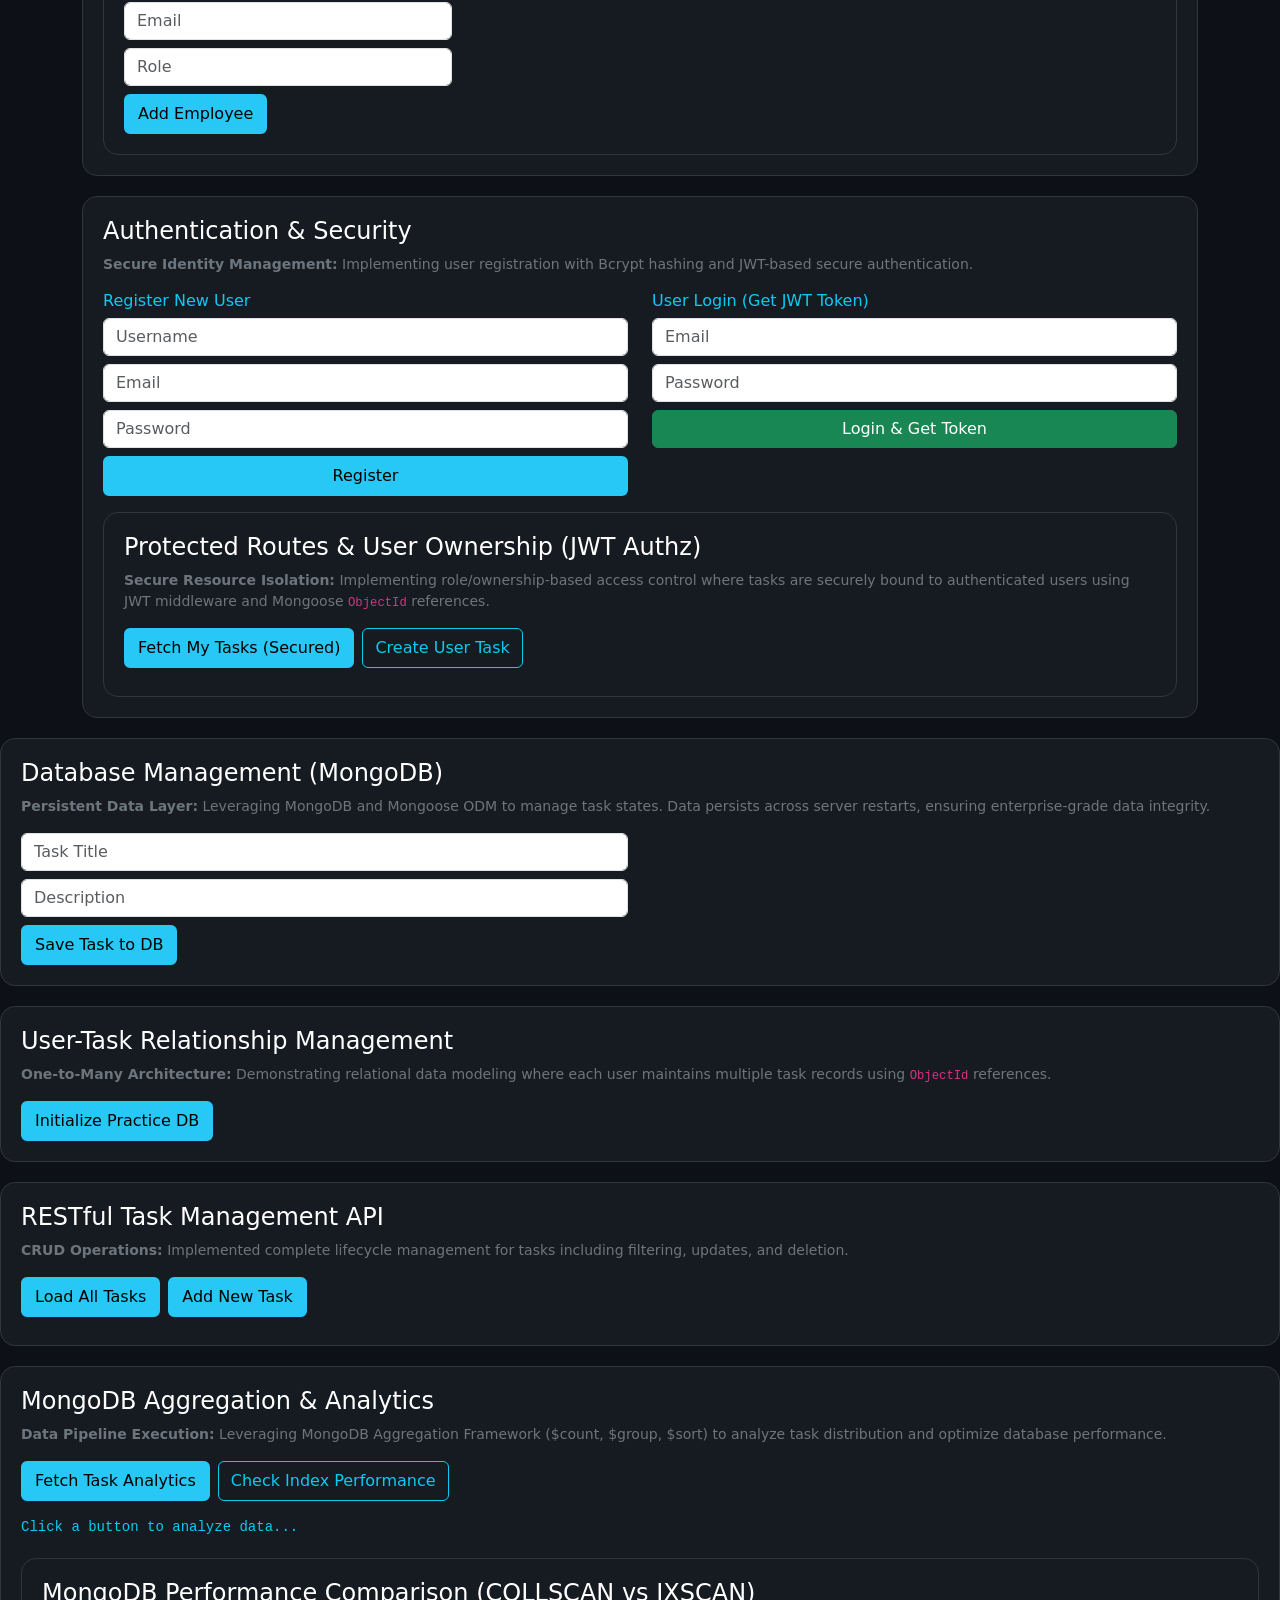
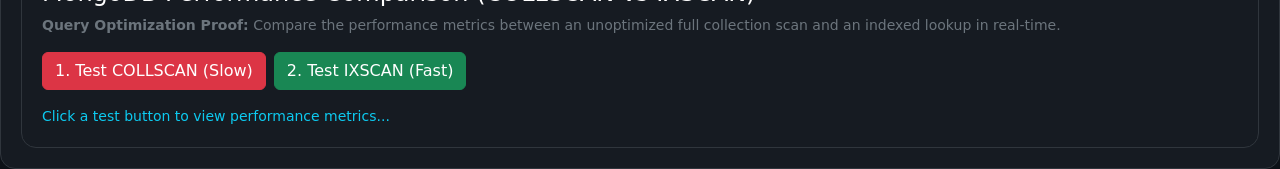
==== commit d6771d12: "updates-day77-protected-routes-role-based-authorization" ====
--- a/backend-lab.html
+++ b/backend-lab.html
@@ -179,93 +179,130 @@
         <div class="lab-card">
             <h4>Authentication & Security</h4>
             <p class="text-secondary small">
-                <strong>Secure Identity Management:</strong> Implementing multi-factor login (Email + Pin) with
-                environment-based configuration, ensuring robust data privacy.
+                <strong>Secure Identity Management:</strong> Implementing user registration with Bcrypt hashing and
+                JWT-based secure authentication.
             </p>
             <div class="row">
+                <!-- Registration Form -->
                 <div class="col-md-6">
+                    <h6 class="text-info">Register New User</h6>
                     <form onsubmit="event.preventDefault(); registerUser();">
                         <input type="text" id="reg-name" class="form-control mb-2" placeholder="Username" required>
                         <input type="email" id="reg-email" class="form-control mb-2" placeholder="Email" required
                             autocomplete="email">
                         <input type="password" id="reg-pass" class="form-control mb-2" placeholder="Password" required
                             autocomplete="current-password">
-                        <button type="submit" class="btn btn-info">Register</button>
+                        <button type="submit" class="btn btn-info w-100">Register</button>
                     </form>
                 </div>
-            </div>
-        </div>
+
+                <!-- Login Form -->
+                <div class="col-md-6">
+                    <h6 class="text-info">User Login (Get JWT Token)</h6>
+                    <form onsubmit="event.preventDefault(); loginUser();">
+                        <input type="email" id="log-email" class="form-control mb-2" placeholder="Email" required
+                            autocomplete="email">
+                        <input type="password" id="log-pass" class="form-control mb-2" placeholder="Password" required
+                            autocomplete="current-password">
+                        <button type="submit" class="btn btn-success w-100">Login & Get Token</button>
+                    </form>
+                </div>
+            </div>
+
+            <div class="lab-card mt-3">
+                <h4>Protected Routes & User Ownership (JWT Authz)</h4>
+                <p class="text-secondary small">
+                    <strong>Secure Resource Isolation:</strong> Implementing role/ownership-based access control where
+                    tasks
+                    are securely bound to authenticated users using JWT middleware and Mongoose <code>ObjectId</code>
+                    references.
+                </p>
+                <div class="d-flex gap-2 mb-2">
+                    <button class="btn btn-info" onclick="fetchProtectedTasks()">Fetch My Tasks (Secured)</button>
+                    <button class="btn btn-outline-info" onclick="createProtectedTask()">Create User Task</button>
+                </div>
+                <div id="protected-task-output" class="mt-2 text-info small"></div>
+            </div>
+        </div>
+
+    </div>
+
+
+
+
+
+
+
+    <div class="lab-card">
+        <h4>Database Management (MongoDB)</h4>
+        <p class="text-secondary small">
+            <strong>Persistent Data Layer:</strong> Leveraging MongoDB and Mongoose ODM to manage task states.
+            Data persists across server restarts, ensuring enterprise-grade data integrity.
+        </p>
+        <div class="row">
+            <div class="col-md-6">
+                <input type="text" id="t-title" class="form-control mb-2" placeholder="Task Title">
+                <input type="text" id="t-desc" class="form-control mb-2" placeholder="Description">
+                <button class="btn btn-info" onclick="saveTask()">Save Task to DB</button>
+            </div>
+        </div>
+    </div>
+
+
+    <div class="lab-card">
+        <h4>User-Task Relationship Management</h4>
+        <p class="text-secondary small">
+            <strong>One-to-Many Architecture:</strong> Demonstrating relational data modeling where each user
+            maintains multiple task records using <code>ObjectId</code> references.
+        </p>
+        <button class="btn btn-info" onclick="setupDatabasePractice()">Initialize Practice DB</button>
+        <div id="db-practice-output" class="alert alert-success mt-2" style="display:none;"></div>
+    </div>
+
+    <div class="lab-card">
+        <h4>RESTful Task Management API</h4>
+        <p class="text-secondary small">
+            <strong>CRUD Operations:</strong> Implemented complete lifecycle management for tasks including
+            filtering, updates, and deletion.
+        </p>
+        <div class="d-flex gap-2">
+            <button class="btn btn-info" onclick="fetchTasks()">Load All Tasks</button>
+            <button class="btn btn-info" onclick="addNewTask()">Add New Task</button>
+        </div>
+        <div id="api-output" class="mt-2 text-info small"></div>
+    </div>
+
+
+    <div class="lab-card">
+        <h4>MongoDB Aggregation & Analytics</h4>
+        <p class="text-secondary small">
+            <strong>Data Pipeline Execution:</strong> Leveraging MongoDB Aggregation Framework ($count, $group,
+            $sort) to analyze task distribution and optimize database performance.
+        </p>
+        <div class="d-flex gap-2 mb-3">
+            <button class="btn btn-info" onclick="fetchTaskStats()">Fetch Task Analytics</button>
+            <button class="btn btn-outline-info" onclick="checkTaskIndexPerformance()">Check Index
+                Performance</button>
+        </div>
+        <pre id="agg-output" class="text-info small">Click a button to analyze data...</pre>
 
 
         <div class="lab-card">
-            <h4>Database Management (MongoDB)</h4>
+            <h4>MongoDB Performance Comparison (COLLSCAN vs IXSCAN)</h4>
             <p class="text-secondary small">
-                <strong>Persistent Data Layer:</strong> Leveraging MongoDB and Mongoose ODM to manage task states.
-                Data persists across server restarts, ensuring enterprise-grade data integrity.
-            </p>
-            <div class="row">
-                <div class="col-md-6">
-                    <input type="text" id="t-title" class="form-control mb-2" placeholder="Task Title">
-                    <input type="text" id="t-desc" class="form-control mb-2" placeholder="Description">
-                    <button class="btn btn-info" onclick="saveTask()">Save Task to DB</button>
-                </div>
-            </div>
-        </div>
-
-
-        <div class="lab-card">
-            <h4>User-Task Relationship Management</h4>
-            <p class="text-secondary small">
-                <strong>One-to-Many Architecture:</strong> Demonstrating relational data modeling where each user
-                maintains multiple task records using <code>ObjectId</code> references.
-            </p>
-            <button class="btn btn-info" onclick="setupDatabasePractice()">Initialize Practice DB</button>
-            <div id="db-practice-output" class="alert alert-success mt-2" style="display:none;"></div>
-        </div>
-
-        <div class="lab-card">
-            <h4>RESTful Task Management API</h4>
-            <p class="text-secondary small">
-                <strong>CRUD Operations:</strong> Implemented complete lifecycle management for tasks including
-                filtering, updates, and deletion.
-            </p>
-            <div class="d-flex gap-2">
-                <button class="btn btn-info" onclick="fetchTasks()">Load All Tasks</button>
-                <button class="btn btn-info" onclick="addNewTask()">Add New Task</button>
-            </div>
-            <div id="api-output" class="mt-2 text-info small"></div>
-        </div>
-
-
-        <div class="lab-card">
-            <h4>MongoDB Aggregation & Analytics</h4>
-            <p class="text-secondary small">
-                <strong>Data Pipeline Execution:</strong> Leveraging MongoDB Aggregation Framework ($count, $group,
-                $sort) to analyze task distribution and optimize database performance.
+                <strong>Query Optimization Proof:</strong> Compare the performance metrics between an unoptimized
+                full
+                collection scan and an indexed lookup in real-time.
             </p>
             <div class="d-flex gap-2 mb-3">
-                <button class="btn btn-info" onclick="fetchTaskStats()">Fetch Task Analytics</button>
-                <button class="btn btn-outline-info" onclick="checkTaskIndexPerformance()">Check Index
-                    Performance</button>
-            </div>
-            <pre id="agg-output" class="text-info small">Click a button to analyze data...</pre>
-
-
-            <div class="lab-card">
-                <h4>MongoDB Performance Comparison (COLLSCAN vs IXSCAN)</h4>
-                <p class="text-secondary small">
-                    <strong>Query Optimization Proof:</strong> Compare the performance metrics between an unoptimized
-                    full
-                    collection scan and an indexed lookup in real-time.
-                </p>
-                <div class="d-flex gap-2 mb-3">
-                    <button class="btn btn-danger" onclick="runCollScanTest()">1. Test COLLSCAN (Slow)</button>
-                    <button class="btn btn-success" onclick="runIxScanTest()">2. Test IXSCAN (Fast)</button>
-                </div>
-                <div id="comparison-output" class="text-info small">Click a test button to view performance metrics...
-                </div>
-            </div>
-        </div>
+                <button class="btn btn-danger" onclick="runCollScanTest()">1. Test COLLSCAN (Slow)</button>
+                <button class="btn btn-success" onclick="runIxScanTest()">2. Test IXSCAN (Fast)</button>
+            </div>
+            <div id="comparison-output" class="text-info small">Click a test button to view performance metrics...
+            </div>
+        </div>
+    </div>
+
 
 
 
@@ -504,10 +541,16 @@
         // Function to fetch all tasks from MongoDB and display them
         async function fetchTasks() {
             const output = document.getElementById('api-output');
+            const token = localStorage.getItem("authToken");
             // const API_URL = "http://localhost:8080/api/tasks";
 
             try {
-                const response = await fetch(`${API_URL}/api/tasks/`);
+                const response = await fetch(`${API_URL}/api/tasks/`, {
+                    method: 'GET',
+                    headers: {
+                        'Authorization': `Bearer ${token}`
+                    }
+                });
                 if (!response.ok) throw new Error("Network response was not ok");
                 const tasks = await response.json();
 
@@ -528,13 +571,15 @@
                 output.innerHTML = html;
 
             } catch (error) {
-                output.innerText = "Error: Could not connect to Database.";
+                output.innerText = "Error: Could not connect to Database or Unauthorized.";
                 console.error("Fetch Error:", error);
             }
         }
 
 
         async function addNewTask() {
+            const token = localStorage.getItem("authToken"); // Adding the token for security
+           
             const taskData = {
                 title: "New Task from UI",
                 description: "Testing API integration",
@@ -544,12 +589,16 @@
             try {
                 const response = await fetch(`${API_URL}/api/tasks/create`, {
                     method: 'POST',
-                    headers: { 'Content-Type': 'application/json' },
+                    headers: { 
+                        'Content-Type': 'application/json', 
+                        'Authorization': `Bearer ${token}` // Attaching the JWT token
+                },
                     body: JSON.stringify(taskData)
                 });
+
                 const result = await response.json();
                 alert("Task Added Successfully!");
-                fetchTasks();
+                fetchTasks(); // To refresh the data and display it in the UI
             } catch (error) {
                 console.error("Add Error:", error);
             }
@@ -641,8 +690,8 @@
         // Login User & Get JWT Token (Authentication & Security)
         async function loginUser() {
             const credentials = {
-                email: document.getElementById('reg-email').value,
-                password: document.getElementById('reg-pass').value
+                email: document.getElementById('log-email').value,
+                password: document.getElementById('log-pass').value
             };
 
             try {
@@ -655,7 +704,7 @@
                 const data = await res.json();
 
                 if (res.status === 200) {
-                    alert(data.message + "\n\nJWT ​​Token: " + data.token.substring(0, 30) + "...");
+                    alert(data.message + "\n\nJWT Token Generated Successfully!");
                     // Store the token in local storage 
                     localStorage.setItem("authToken", data.token);
                 } else {
@@ -666,6 +715,64 @@
             }
         }
 
+        // Protected Routes & User Ownership (JWT Authz)
+        // Fetch Tasks belonging only to the logged-in user using JWT Token
+        async function fetchProtectedTasks() {
+            const output = document.getElementById('protected-task-output');
+            const token = localStorage.getItem("authToken");
+
+            if (!token) {
+                output.innerHTML = "<span class='text-danger'>Error: No Auth Token found! Please login first.</span>";
+                return;
+            }
+
+            try {
+                const res = await fetch(`${API_URL}/api/tasks`, {
+                    method: 'GET',
+                    headers: {
+                        'Authorization': `Bearer ${token}` // Passing JWT in headers
+                    }
+                });
+                const data = await res.json();
+                output.innerText = JSON.stringify(data, null, 2);
+            } catch (error) {
+                output.innerText = "Error fetching protected tasks.";
+            }
+        }
+
+        // Create a Task linked to the authenticated user
+        async function createProtectedTask() {
+            const token = localStorage.getItem("authToken");
+            const output = document.getElementById('protected-task-output');
+
+            if (!token) {
+                output.innerHTML = "<span class='text-danger'>Error: Please login first to create a task!</span>";
+                return;
+            }
+
+            const taskData = {
+                title: "Secure Task via JWT",
+                description: "Testing ownership-based access control",
+                status: "in-progress"
+            };
+
+            try {
+                const res = await fetch(`${API_URL}/api/tasks/create`, {
+                    method: 'POST',
+                    headers: {
+                        'Content-Type': 'application/json',
+                        'Authorization': `Bearer ${token}`
+                    },
+                    body: JSON.stringify(taskData)
+                });
+                const data = await res.json();
+                alert("Task Created & Linked to User Successfully!");
+                fetchProtectedTasks();
+            } catch (error) {
+                console.error("Creation error:", error);
+            }
+        }
+
         // window.onload = fetchOS;
     </script>
 
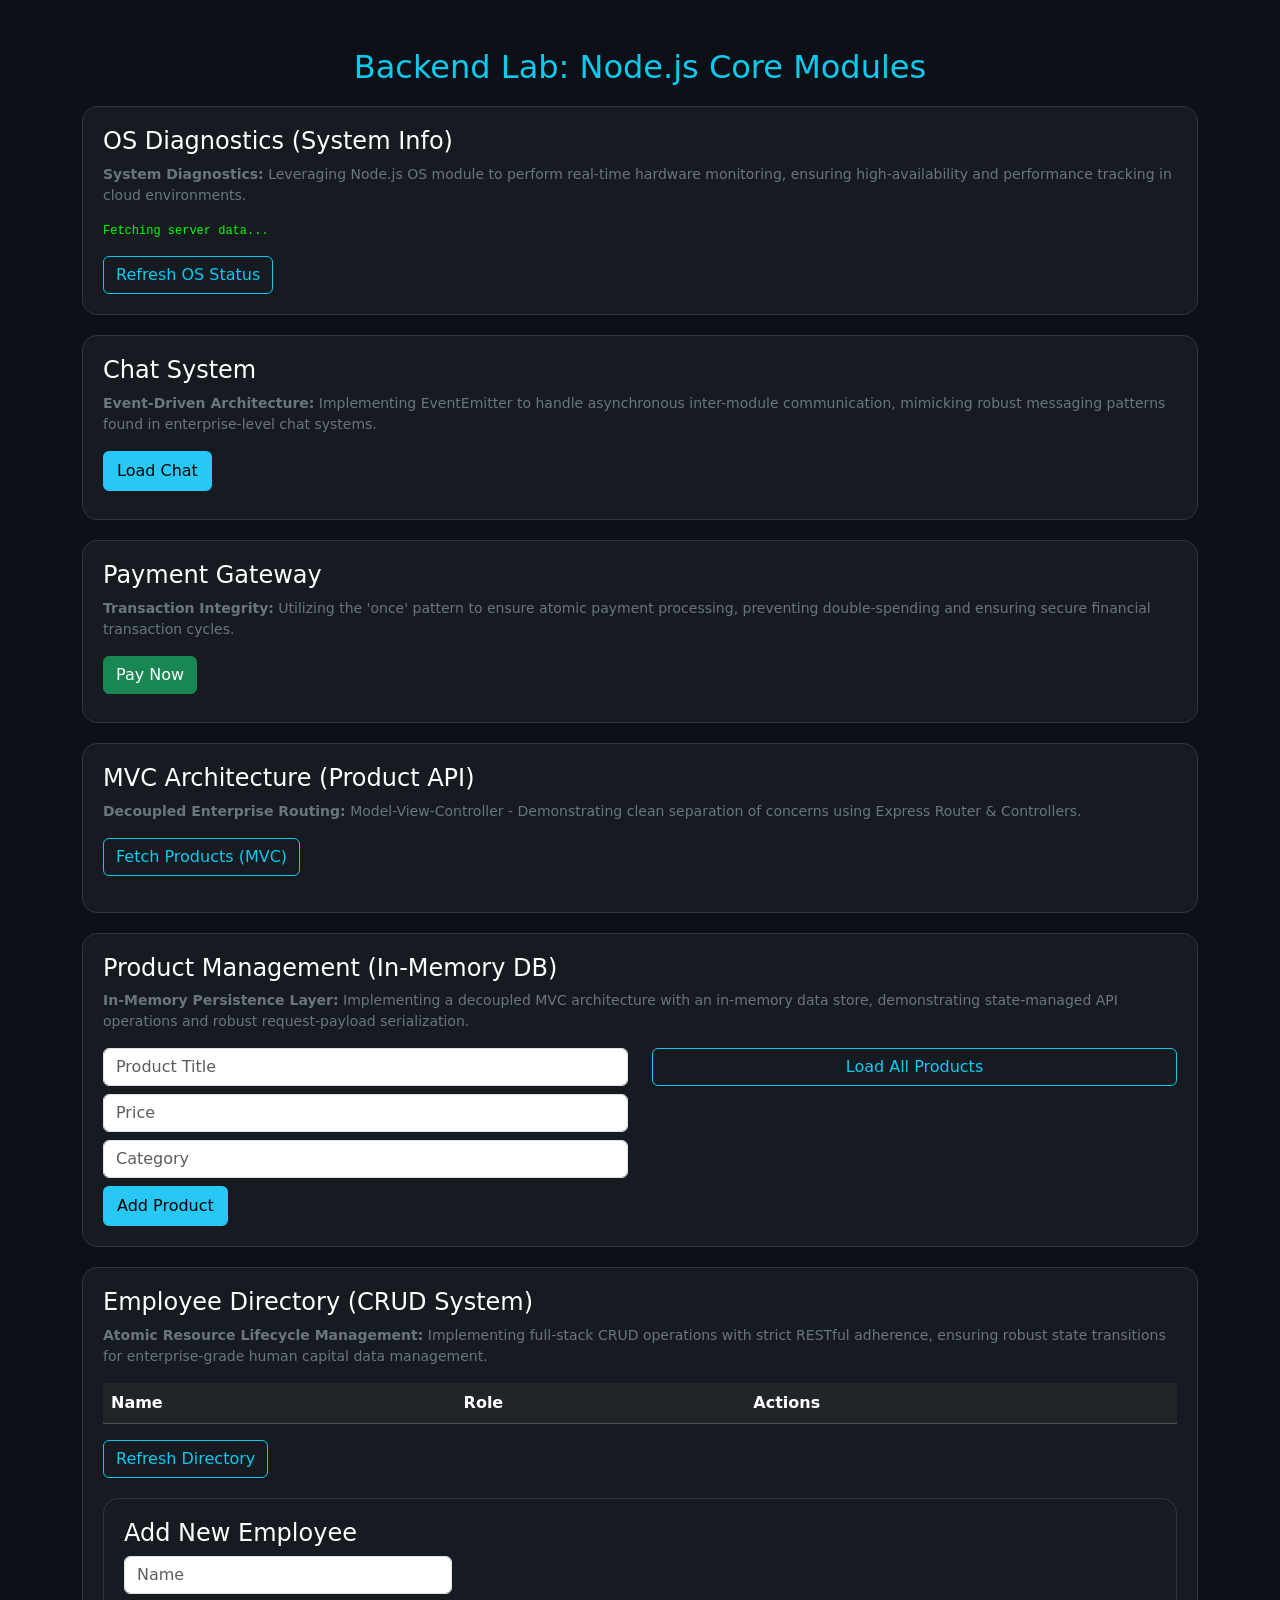
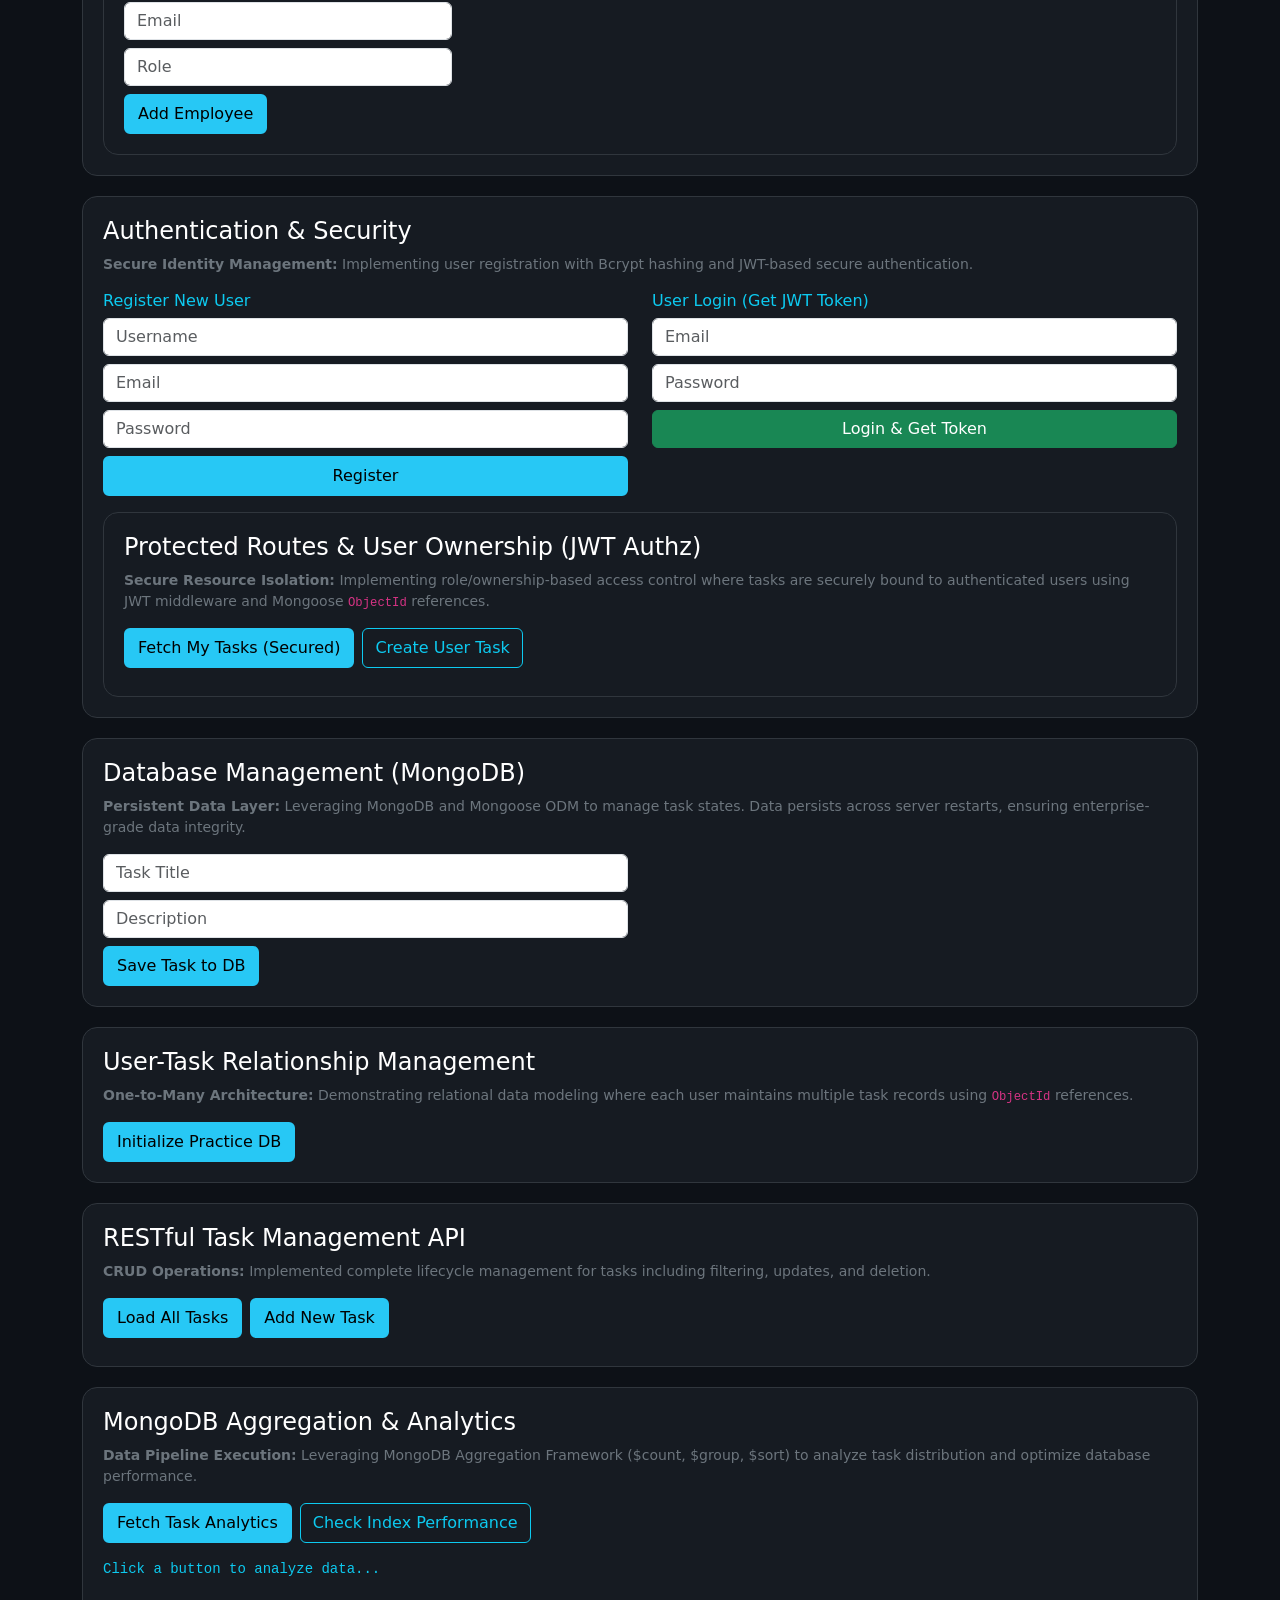
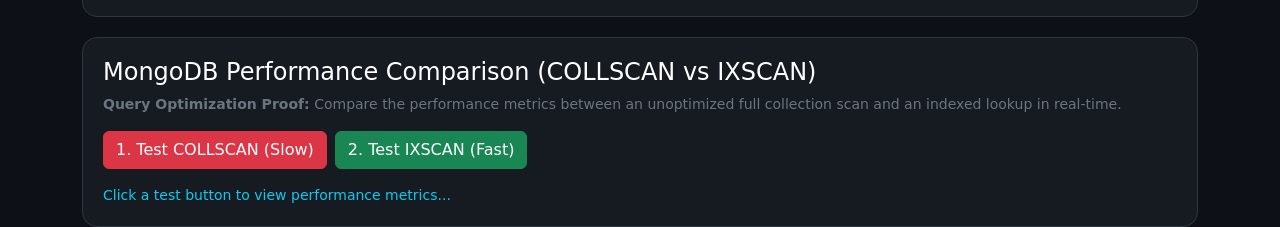
==== commit 967bcfe1: "updates-78_79_80" ====
--- a/backend-lab.html
+++ b/backend-lab.html
@@ -61,6 +61,7 @@
     <div class="container mt-5">
         <h2 class="text-center text-info">Backend Lab: Node.js Core Modules</h2>
 
+        <!-- OS Diagnostics -->
         <div class="lab-card">
             <h4>OS Diagnostics (System Info)</h4>
             <p class="text-secondary small">
@@ -86,6 +87,7 @@
 
         </div> -->
 
+        <!-- Chat System -->
         <div class="lab-card">
             <h4>Chat System</h4>
             <p class="text-secondary small">
@@ -96,6 +98,7 @@
             <div id="chat-box" class="mt-2 text-info"></div>
         </div>
 
+        <!-- Payment Gateway -->
         <div class="lab-card">
             <h4>Payment Gateway</h4>
             <p class="text-secondary small">
@@ -107,6 +110,7 @@
         </div>
 
 
+        <!-- MVC Architecture -->
         <div class="lab-card">
             <h4>MVC Architecture (Product API)</h4>
             <p class="text-secondary small"><strong>Decoupled Enterprise Routing:</strong> Model-View-Controller -
@@ -117,6 +121,7 @@
             <div id="product-list" class="mt-3 text-info small"></div>
         </div>
 
+        <!-- Product Management -->
         <div class="lab-card">
             <h4>Product Management (In-Memory DB)</h4>
             <p class="text-secondary small">
@@ -139,6 +144,7 @@
         </div>
 
 
+        <!-- Employee Directory -->
         <div class="lab-card">
             <h4>Employee Directory (CRUD System)</h4>
             <p class="text-secondary small">
@@ -176,6 +182,7 @@
 
 
 
+        <!-- Authentication & Security -->
         <div class="lab-card">
             <h4>Authentication & Security</h4>
             <p class="text-secondary small">
@@ -225,67 +232,66 @@
             </div>
         </div>
 
-    </div>
-
-
-
-
-
-
-
-    <div class="lab-card">
-        <h4>Database Management (MongoDB)</h4>
-        <p class="text-secondary small">
-            <strong>Persistent Data Layer:</strong> Leveraging MongoDB and Mongoose ODM to manage task states.
-            Data persists across server restarts, ensuring enterprise-grade data integrity.
-        </p>
-        <div class="row">
-            <div class="col-md-6">
-                <input type="text" id="t-title" class="form-control mb-2" placeholder="Task Title">
-                <input type="text" id="t-desc" class="form-control mb-2" placeholder="Description">
-                <button class="btn btn-info" onclick="saveTask()">Save Task to DB</button>
-            </div>
-        </div>
-    </div>
-
-
-    <div class="lab-card">
-        <h4>User-Task Relationship Management</h4>
-        <p class="text-secondary small">
-            <strong>One-to-Many Architecture:</strong> Demonstrating relational data modeling where each user
-            maintains multiple task records using <code>ObjectId</code> references.
-        </p>
-        <button class="btn btn-info" onclick="setupDatabasePractice()">Initialize Practice DB</button>
-        <div id="db-practice-output" class="alert alert-success mt-2" style="display:none;"></div>
-    </div>
-
-    <div class="lab-card">
-        <h4>RESTful Task Management API</h4>
-        <p class="text-secondary small">
-            <strong>CRUD Operations:</strong> Implemented complete lifecycle management for tasks including
-            filtering, updates, and deletion.
-        </p>
-        <div class="d-flex gap-2">
-            <button class="btn btn-info" onclick="fetchTasks()">Load All Tasks</button>
-            <button class="btn btn-info" onclick="addNewTask()">Add New Task</button>
-        </div>
-        <div id="api-output" class="mt-2 text-info small"></div>
-    </div>
-
-
-    <div class="lab-card">
-        <h4>MongoDB Aggregation & Analytics</h4>
-        <p class="text-secondary small">
-            <strong>Data Pipeline Execution:</strong> Leveraging MongoDB Aggregation Framework ($count, $group,
-            $sort) to analyze task distribution and optimize database performance.
-        </p>
-        <div class="d-flex gap-2 mb-3">
-            <button class="btn btn-info" onclick="fetchTaskStats()">Fetch Task Analytics</button>
-            <button class="btn btn-outline-info" onclick="checkTaskIndexPerformance()">Check Index
-                Performance</button>
-        </div>
-        <pre id="agg-output" class="text-info small">Click a button to analyze data...</pre>
-
+
+
+        <!-- Database Management -->
+        <div class="lab-card">
+            <h4>Database Management (MongoDB)</h4>
+            <p class="text-secondary small">
+                <strong>Persistent Data Layer:</strong> Leveraging MongoDB and Mongoose ODM to manage task states.
+                Data persists across server restarts, ensuring enterprise-grade data integrity.
+            </p>
+            <div class="row">
+                <div class="col-md-6">
+                    <input type="text" id="t-title" class="form-control mb-2" placeholder="Task Title">
+                    <input type="text" id="t-desc" class="form-control mb-2" placeholder="Description">
+                    <button class="btn btn-info" onclick="saveTask()">Save Task to DB</button>
+                </div>
+            </div>
+        </div>
+
+
+        <!-- User-Task Relationship Management -->
+        <div class="lab-card">
+            <h4>User-Task Relationship Management</h4>
+            <p class="text-secondary small">
+                <strong>One-to-Many Architecture:</strong> Demonstrating relational data modeling where each user
+                maintains multiple task records using <code>ObjectId</code> references.
+            </p>
+            <button class="btn btn-info" onclick="setupDatabasePractice()">Initialize Practice DB</button>
+            <div id="db-practice-output" class="alert alert-success mt-2" style="display:none;"></div>
+        </div>
+
+
+        <!-- RESTful Task Management API -->
+        <div class="lab-card">
+            <h4>RESTful Task Management API</h4>
+            <p class="text-secondary small">
+                <strong>CRUD Operations:</strong> Implemented complete lifecycle management for tasks including
+                filtering, updates, and deletion.
+            </p>
+            <div class="d-flex gap-2">
+                <button class="btn btn-info" onclick="fetchTasks()">Load All Tasks</button>
+                <button class="btn btn-info" onclick="addNewTask()">Add New Task</button>
+            </div>
+            <div id="api-output" class="mt-2 text-info small"></div>
+        </div>
+
+
+        <!-- MongoDB Aggregation & Analytics -->
+        <div class="lab-card">
+            <h4>MongoDB Aggregation & Analytics</h4>
+            <p class="text-secondary small">
+                <strong>Data Pipeline Execution:</strong> Leveraging MongoDB Aggregation Framework ($count, $group,
+                $sort) to analyze task distribution and optimize database performance.
+            </p>
+            <div class="d-flex gap-2 mb-3">
+                <button class="btn btn-info" onclick="fetchTaskStats()">Fetch Task Analytics</button>
+                <button class="btn btn-outline-info" onclick="checkTaskIndexPerformance()">Check Index
+                    Performance</button>
+            </div>
+            <pre id="agg-output" class="text-info small">Click a button to analyze data...</pre>
+        </div>
 
         <div class="lab-card">
             <h4>MongoDB Performance Comparison (COLLSCAN vs IXSCAN)</h4>
@@ -301,17 +307,21 @@
             <div id="comparison-output" class="text-info small">Click a test button to view performance metrics...
             </div>
         </div>
-    </div>
-
-
-
-
-
-    </div>
-
-
-
-    <!-- <script>
+
+
+
+
+
+
+
+
+
+
+
+
+
+
+        <!-- <script>
         const API_URL = "http://localhost:8080";
 
         async function fetchOS() {
@@ -346,310 +356,310 @@
     </script> -->
 
 
-    <script>
-
-        const API_URL = "http://localhost:8080";
-
-        // 1. Fetch OS
-        async function fetchOS() {
-            try {
-                document.getElementById('os-data').innerText = "Fetching server data...";
-                const res = await fetch(`${API_URL}/os-status`);
-                const data = await res.json();
-                document.getElementById('os-data').innerText = JSON.stringify(data, null, 2);
-            } catch (error) {
-                document.getElementById('os-data').innerText = "Server not reachable!";
-            }
-        }
-
-        // 2. Load Chat
-        async function loadChat() {
-            const res = await fetch(`${API_URL}/send-chat`);
-            const data = await res.json();
-            document.getElementById('chat-box').innerHTML = data.logs.map(m => `<div>${m.user}: ${m.message}</div>`).join('');
-        }
-
-        // 3. Process Payment
-        async function processPayment() {
-            const res = await fetch(`${API_URL}/process-payment`);
-            const data = await res.json();
-
-            // document.getElementById('payment-box').innerText = data.message;
-            // Disable the button once the payment is complete.
-
-            const payBtn = document.getElementById('pay-btn');
-            document.getElementById('payment-box').innerText = data.message;
-
-
-            if (data.message.includes("Already Paid")) {
-                payBtn.classList.remove('btn-success');
-                payBtn.classList.add('btn-danger');
-            }
-        }
-
-
-        async function fetchProducts() {
-            const res = await fetch(`${API_URL}/api/products/all-products`);
-            const data = await res.json();
-            document.getElementById('product-list').innerText = JSON.stringify(data, null, 2);
-        }
-
-
-        async function addProduct() {
-            const product = {
-                title: document.getElementById('p-title').value,
-                price: document.getElementById('p-price').value,
-                category: document.getElementById('p-cat').value
-            };
-
-            const res = await fetch(`${API_URL}/api/products/create`, {
-                method: 'POST',
-                headers: { 'Content-Type': 'application/json' },
-                body: JSON.stringify(product)
-            });
-            const data = await res.json();
-            alert(data.message);
-        }
-
-        async function fetchProducts() {
-            const res = await fetch(`${API_URL}/api/products/products`);
-            const data = await res.json();
-            document.getElementById('product-list').innerText = JSON.stringify(data, null, 2);
-        }
-
-        async function fetchEmployees() {
-            const res = await fetch(`${API_URL}/employees`);
-            const data = await res.json();
-            const tbody = document.getElementById('emp-table-body');
-
-            if (Array.isArray(data)) {
-                tbody.innerHTML = data.map(emp => `
+        <script>
+
+            const API_URL = "http://localhost:8080";
+
+            // 1. Fetch OS
+            async function fetchOS() {
+                try {
+                    document.getElementById('os-data').innerText = "Fetching server data...";
+                    const res = await fetch(`${API_URL}/os-status`);
+                    const data = await res.json();
+                    document.getElementById('os-data').innerText = JSON.stringify(data, null, 2);
+                } catch (error) {
+                    document.getElementById('os-data').innerText = "Server not reachable!";
+                }
+            }
+
+            // 2. Load Chat
+            async function loadChat() {
+                const res = await fetch(`${API_URL}/send-chat`);
+                const data = await res.json();
+                document.getElementById('chat-box').innerHTML = data.logs.map(m => `<div>${m.user}: ${m.message}</div>`).join('');
+            }
+
+            // 3. Process Payment
+            async function processPayment() {
+                const res = await fetch(`${API_URL}/process-payment`);
+                const data = await res.json();
+
+                // document.getElementById('payment-box').innerText = data.message;
+                // Disable the button once the payment is complete.
+
+                const payBtn = document.getElementById('pay-btn');
+                document.getElementById('payment-box').innerText = data.message;
+
+
+                if (data.message.includes("Already Paid")) {
+                    payBtn.classList.remove('btn-success');
+                    payBtn.classList.add('btn-danger');
+                }
+            }
+
+
+            async function fetchProducts() {
+                const res = await fetch(`${API_URL}/api/products/all-products`);
+                const data = await res.json();
+                document.getElementById('product-list').innerText = JSON.stringify(data, null, 2);
+            }
+
+
+            async function addProduct() {
+                const product = {
+                    title: document.getElementById('p-title').value,
+                    price: document.getElementById('p-price').value,
+                    category: document.getElementById('p-cat').value
+                };
+
+                const res = await fetch(`${API_URL}/api/products/create`, {
+                    method: 'POST',
+                    headers: { 'Content-Type': 'application/json' },
+                    body: JSON.stringify(product)
+                });
+                const data = await res.json();
+                alert(data.message);
+            }
+
+            async function fetchProducts() {
+                const res = await fetch(`${API_URL}/api/products/products`);
+                const data = await res.json();
+                document.getElementById('product-list').innerText = JSON.stringify(data, null, 2);
+            }
+
+            async function fetchEmployees() {
+                const res = await fetch(`${API_URL}/employees`);
+                const data = await res.json();
+                const tbody = document.getElementById('emp-table-body');
+
+                if (Array.isArray(data)) {
+                    tbody.innerHTML = data.map(emp => `
             <tr>
                 <td>${emp.name}</td>
                 <td>${emp.role}</td>
                 <td><button class="btn btn-danger btn-sm" onclick="deleteEmp('${emp.id}')">Delete</button></td>
             </tr>
         `).join('');
-            } else {
-                tbody.innerHTML = `<tr><td colspan="3">${data.message || "No Data"}</td></tr>`;
-            }
-        }
-
-        async function deleteEmp(id) {
-            const res = await fetch(`${API_URL}/employees/${id}`, {
-                method: 'DELETE'
-            });
-            const data = await res.json();
-            alert(data.message);
-            fetchEmployees(); // Refreshes the UI after deleting the data.
-        }
-
-        async function addEmployee() {
-            const emp = {
-                name: document.getElementById('e-name').value,
-                email: document.getElementById('e-email').value,
-                role: document.getElementById('e-role').value
-            };
-
-            const res = await fetch(`${API_URL}/employees`, {
-                method: 'POST',
-                headers: { 'Content-Type': 'application/json' },
-                body: JSON.stringify(emp)
-            });
-
-            const data = await res.json();
-            alert(data.message);
-            fetchEmployees(); // Refresh immediately after adding
-        }
-
-
-        async function registerUser() {
-            const user = {
-                username: document.getElementById('reg-name').value,
-                email: document.getElementById('reg-email').value,
-                password: document.getElementById('reg-pass').value
-            };
-
-            try {
-                // const res = await fetch(`${API_URL}/auth/register`, {
-                const res = await fetch(`${API_URL}/user/register`, {
+                } else {
+                    tbody.innerHTML = `<tr><td colspan="3">${data.message || "No Data"}</td></tr>`;
+                }
+            }
+
+            async function deleteEmp(id) {
+                const res = await fetch(`${API_URL}/employees/${id}`, {
+                    method: 'DELETE'
+                });
+                const data = await res.json();
+                alert(data.message);
+                fetchEmployees(); // Refreshes the UI after deleting the data.
+            }
+
+            async function addEmployee() {
+                const emp = {
+                    name: document.getElementById('e-name').value,
+                    email: document.getElementById('e-email').value,
+                    role: document.getElementById('e-role').value
+                };
+
+                const res = await fetch(`${API_URL}/employees`, {
                     method: 'POST',
                     headers: { 'Content-Type': 'application/json' },
-                    body: JSON.stringify(user)
+                    body: JSON.stringify(emp)
                 });
 
                 const data = await res.json();
-
-                if (res.status === 201) {
-
-                    // alert(data.message + "\n\nLogin PIN: " + data.loginPin);
-                    // Here, we will display the new username instead of loginPin
-                    alert(data.message + "\nRegistered User: " + data.user.username);
-
-                } else {
-                    alert(data.message);
-                }
-
-            } catch (error) {
-                console.error("Registration failed:", error);
-            }
-        }
-
-
-        async function saveTask() {
-            const task = {
-                title: document.getElementById('t-title').value,
-                description: document.getElementById('t-desc').value,
-                status: "not-started"
-            };
-
-            const res = await fetch(`${API_URL}/api/tasks/create`, {
-                method: 'POST',
-                headers: { 'Content-Type': 'application/json' },
-                body: JSON.stringify(task)
-            });
-            const data = await res.json();
-            alert("Task saved to MongoDB: " + data.message);
-        }
-
-        async function setupDatabasePractice() {
-            try {
-                // Step 1: Create a User
-                const userRes = await fetch(`${API_URL}/api/tasks/setup-user`, { method: 'POST' });
-                const userData = await userRes.json();
-
-                // Step 2: Create Tasks
-                const taskRes = await fetch(`${API_URL}/api/tasks/init-tasks`, {
+                alert(data.message);
+                fetchEmployees(); // Refresh immediately after adding
+            }
+
+
+            async function registerUser() {
+                const user = {
+                    username: document.getElementById('reg-name').value,
+                    email: document.getElementById('reg-email').value,
+                    password: document.getElementById('reg-pass').value
+                };
+
+                try {
+                    // const res = await fetch(`${API_URL}/auth/register`, {
+                    const res = await fetch(`${API_URL}/user/register`, {
+                        method: 'POST',
+                        headers: { 'Content-Type': 'application/json' },
+                        body: JSON.stringify(user)
+                    });
+
+                    const data = await res.json();
+
+                    if (res.status === 201) {
+
+                        // alert(data.message + "\n\nLogin PIN: " + data.loginPin);
+                        // Here, we will display the new username instead of loginPin
+                        alert(data.message + "\nRegistered User: " + data.user.username);
+
+                    } else {
+                        alert(data.message);
+                    }
+
+                } catch (error) {
+                    console.error("Registration failed:", error);
+                }
+            }
+
+
+            async function saveTask() {
+                const task = {
+                    title: document.getElementById('t-title').value,
+                    description: document.getElementById('t-desc').value,
+                    status: "not-started"
+                };
+
+                const res = await fetch(`${API_URL}/api/tasks/create`, {
                     method: 'POST',
                     headers: { 'Content-Type': 'application/json' },
-                    body: JSON.stringify({ userId: userData.userId })
+                    body: JSON.stringify(task)
                 });
-                const taskData = await taskRes.json();
-
-                const output = document.getElementById('db-practice-output');
-                output.style.display = 'block'; // This changes it from 'none' to 'block'.
-                output.innerText = `Success: ${userData.message} | ${taskData.message}`;
-
-            } catch (error) {
-                console.error("Error:", error);
-            }
-        }
-
-
-
-
-        // Function to fetch all tasks from MongoDB and display them
-        async function fetchTasks() {
-            const output = document.getElementById('api-output');
-            const token = localStorage.getItem("authToken");
-            // const API_URL = "http://localhost:8080/api/tasks";
-
-            try {
-                const response = await fetch(`${API_URL}/api/tasks/`, {
-                    method: 'GET',
-                    headers: {
-                        'Authorization': `Bearer ${token}`
+                const data = await res.json();
+                alert("Task saved to MongoDB: " + data.message);
+            }
+
+            async function setupDatabasePractice() {
+                try {
+                    // Step 1: Create a User
+                    const userRes = await fetch(`${API_URL}/api/tasks/setup-user`, { method: 'POST' });
+                    const userData = await userRes.json();
+
+                    // Step 2: Create Tasks
+                    const taskRes = await fetch(`${API_URL}/api/tasks/init-tasks`, {
+                        method: 'POST',
+                        headers: { 'Content-Type': 'application/json' },
+                        body: JSON.stringify({ userId: userData.userId })
+                    });
+                    const taskData = await taskRes.json();
+
+                    const output = document.getElementById('db-practice-output');
+                    output.style.display = 'block'; // This changes it from 'none' to 'block'.
+                    output.innerText = `Success: ${userData.message} | ${taskData.message}`;
+
+                } catch (error) {
+                    console.error("Error:", error);
+                }
+            }
+
+
+
+
+            // Function to fetch all tasks from MongoDB and display them
+            async function fetchTasks() {
+                const output = document.getElementById('api-output');
+                const token = localStorage.getItem("authToken");
+                // const API_URL = "http://localhost:8080/api/tasks";
+
+                try {
+                    const response = await fetch(`${API_URL}/api/tasks/`, {
+                        method: 'GET',
+                        headers: {
+                            'Authorization': `Bearer ${token}`
+                        }
+                    });
+                    if (!response.ok) throw new Error("Network response was not ok");
+                    const tasks = await response.json();
+
+                    // Check if data exists
+                    if (tasks.length === 0) {
+                        output.innerHTML = "No tasks found in Database.";
+                        return;
                     }
-                });
-                if (!response.ok) throw new Error("Network response was not ok");
-                const tasks = await response.json();
-
-                // Check if data exists
-                if (tasks.length === 0) {
-                    output.innerHTML = "No tasks found in Database.";
-                    return;
-                }
-
-                // Display tasks in a clean format
-                let html = '<ul class="list-group mt-2">';
-                tasks.forEach(task => {
-                    html += `<li class="list-group-item d-flex justify-content-between align-items-center">
+
+                    // Display tasks in a clean format
+                    let html = '<ul class="list-group mt-2">';
+                    tasks.forEach(task => {
+                        html += `<li class="list-group-item d-flex justify-content-between align-items-center">
                         ${task.title} <span class="badge bg-info">${task.status}</span>
                      </li>`;
-                });
-                html += '</ul>';
-                output.innerHTML = html;
-
-            } catch (error) {
-                output.innerText = "Error: Could not connect to Database or Unauthorized.";
-                console.error("Fetch Error:", error);
-            }
-        }
-
-
-        async function addNewTask() {
-            const token = localStorage.getItem("authToken"); // Adding the token for security
-           
-            const taskData = {
-                title: "New Task from UI",
-                description: "Testing API integration",
-                status: "not-started"
-            };
-
-            try {
-                const response = await fetch(`${API_URL}/api/tasks/create`, {
-                    method: 'POST',
-                    headers: { 
-                        'Content-Type': 'application/json', 
-                        'Authorization': `Bearer ${token}` // Attaching the JWT token
-                },
-                    body: JSON.stringify(taskData)
-                });
-
-                const result = await response.json();
-                alert("Task Added Successfully!");
-                fetchTasks(); // To refresh the data and display it in the UI
-            } catch (error) {
-                console.error("Add Error:", error);
-            }
-        }
-
-
-
-        // MongoDB Aggregation & Analytics
-        // 1. Fetch Task Analytics using Aggregation
-        async function fetchTaskStats() {
-            const output = document.getElementById('agg-output');
-            output.innerText = "Analyzing pipeline data...";
-
-            try {
-                const res = await fetch(`${API_URL}/api/tasks/analytics`); // You can set this according to your root path 
-                const data = await res.json();
-                output.innerText = JSON.stringify(data, null, 2);
-            } catch (error) {
-                output.innerText = "Error: Could not fetch aggregation stats.";
-                console.error("Aggregation Error:", error);
-            }
-        }
-
-        // 2. Check Index Performance Simulation
-        async function checkTaskIndexPerformance() {
-            const output = document.getElementById('agg-output');
-            output.innerText = "Running query execution stats (.explain())...";
-
-            try {
-                const res = await fetch(`${API_URL}/api/tasks/explain-query`);
-                const data = await res.json();
-                output.innerText = JSON.stringify(data, null, 2);
-            } catch (error) {
-                output.innerText = "Error: Could not fetch execution stats.";
-                console.error("Explain Error:", error);
-            }
-        }
-
-
-
-
-        // MongoDB Performance Comparison (COLLSCAN vs IXSCAN)
-        async function runCollScanTest() {
-            const output = document.getElementById('comparison-output');
-            output.innerHTML = "Running COLLSCAN test...";
-
-            try {
-                const res = await fetch(`${API_URL}/api/tasks/test-collscan`);
-                const data = await res.json();
-
-                output.innerHTML = `
+                    });
+                    html += '</ul>';
+                    output.innerHTML = html;
+
+                } catch (error) {
+                    output.innerText = "Error: Could not connect to Database or Unauthorized.";
+                    console.error("Fetch Error:", error);
+                }
+            }
+
+
+            async function addNewTask() {
+                const token = localStorage.getItem("authToken"); // Adding the token for security
+
+                const taskData = {
+                    title: "New Task from UI",
+                    description: "Testing API integration",
+                    status: "not-started"
+                };
+
+                try {
+                    const response = await fetch(`${API_URL}/api/tasks/create`, {
+                        method: 'POST',
+                        headers: {
+                            'Content-Type': 'application/json',
+                            'Authorization': `Bearer ${token}` // Attaching the JWT token
+                        },
+                        body: JSON.stringify(taskData)
+                    });
+
+                    const result = await response.json();
+                    alert("Task Added Successfully!");
+                    fetchTasks(); // To refresh the data and display it in the UI
+                } catch (error) {
+                    console.error("Add Error:", error);
+                }
+            }
+
+
+
+            // MongoDB Aggregation & Analytics
+            // 1. Fetch Task Analytics using Aggregation
+            async function fetchTaskStats() {
+                const output = document.getElementById('agg-output');
+                output.innerText = "Analyzing pipeline data...";
+
+                try {
+                    const res = await fetch(`${API_URL}/api/tasks/analytics`); // You can set this according to your root path 
+                    const data = await res.json();
+                    output.innerText = JSON.stringify(data, null, 2);
+                } catch (error) {
+                    output.innerText = "Error: Could not fetch aggregation stats.";
+                    console.error("Aggregation Error:", error);
+                }
+            }
+
+            // 2. Check Index Performance Simulation
+            async function checkTaskIndexPerformance() {
+                const output = document.getElementById('agg-output');
+                output.innerText = "Running query execution stats (.explain())...";
+
+                try {
+                    const res = await fetch(`${API_URL}/api/tasks/explain-query`);
+                    const data = await res.json();
+                    output.innerText = JSON.stringify(data, null, 2);
+                } catch (error) {
+                    output.innerText = "Error: Could not fetch execution stats.";
+                    console.error("Explain Error:", error);
+                }
+            }
+
+
+
+
+            // MongoDB Performance Comparison (COLLSCAN vs IXSCAN)
+            async function runCollScanTest() {
+                const output = document.getElementById('comparison-output');
+                output.innerHTML = "Running COLLSCAN test...";
+
+                try {
+                    const res = await fetch(`${API_URL}/api/tasks/test-collscan`);
+                    const data = await res.json();
+
+                    output.innerHTML = `
             <div class="p-3 mb-2 rounded bg-black border border-danger">
                 <span class="badge bg-danger fs-6 mb-2">${data.scanType}</span>
                 <div><strong>Execution Stage:</strong> ${data.stage}</div>
@@ -657,20 +667,20 @@
                 <div><strong>Documents Examined:</strong> ${data.totalDocsExamined}</div>
             </div>
         `;
-            } catch (error) {
-                output.innerHTML = "Error running COLLSCAN test.";
-            }
-        }
-
-        async function runIxScanTest() {
-            const output = document.getElementById('comparison-output');
-            output.innerHTML = "Running IXSCAN test...";
-
-            try {
-                const res = await fetch(`${API_URL}/api/tasks/test-ixscan`);
-                const data = await res.json();
-
-                output.innerHTML = `
+                } catch (error) {
+                    output.innerHTML = "Error running COLLSCAN test.";
+                }
+            }
+
+            async function runIxScanTest() {
+                const output = document.getElementById('comparison-output');
+                output.innerHTML = "Running IXSCAN test...";
+
+                try {
+                    const res = await fetch(`${API_URL}/api/tasks/test-ixscan`);
+                    const data = await res.json();
+
+                    output.innerHTML = `
             <div class="p-3 mb-2 rounded bg-black border border-success">
                 <span class="badge bg-success fs-6 mb-2">${data.scanType}</span>
                 <div><strong>Execution Stage:</strong> ${data.stage}</div>
@@ -679,102 +689,102 @@
                 <div><strong>Documents Examined:</strong> ${data.totalDocsExamined}</div>
             </div>
         `;
-            } catch (error) {
-                output.innerHTML = "Error running IXSCAN test.";
-            }
-        }
-
-
-
-
-        // Login User & Get JWT Token (Authentication & Security)
-        async function loginUser() {
-            const credentials = {
-                email: document.getElementById('log-email').value,
-                password: document.getElementById('log-pass').value
-            };
-
-            try {
-                const res = await fetch(`${API_URL}/user/login`, {
-                    method: 'POST',
-                    headers: { 'Content-Type': 'application/json' },
-                    body: JSON.stringify(credentials)
-                });
-
-                const data = await res.json();
-
-                if (res.status === 200) {
-                    alert(data.message + "\n\nJWT Token Generated Successfully!");
-                    // Store the token in local storage 
-                    localStorage.setItem("authToken", data.token);
-                } else {
-                    alert(data.message);
-                }
-            } catch (error) {
-                console.error("Login failed:", error);
-            }
-        }
-
-        // Protected Routes & User Ownership (JWT Authz)
-        // Fetch Tasks belonging only to the logged-in user using JWT Token
-        async function fetchProtectedTasks() {
-            const output = document.getElementById('protected-task-output');
-            const token = localStorage.getItem("authToken");
-
-            if (!token) {
-                output.innerHTML = "<span class='text-danger'>Error: No Auth Token found! Please login first.</span>";
-                return;
-            }
-
-            try {
-                const res = await fetch(`${API_URL}/api/tasks`, {
-                    method: 'GET',
-                    headers: {
-                        'Authorization': `Bearer ${token}` // Passing JWT in headers
+                } catch (error) {
+                    output.innerHTML = "Error running IXSCAN test.";
+                }
+            }
+
+
+
+
+            // Login User & Get JWT Token (Authentication & Security)
+            async function loginUser() {
+                const credentials = {
+                    email: document.getElementById('log-email').value,
+                    password: document.getElementById('log-pass').value
+                };
+
+                try {
+                    const res = await fetch(`${API_URL}/user/login`, {
+                        method: 'POST',
+                        headers: { 'Content-Type': 'application/json' },
+                        body: JSON.stringify(credentials)
+                    });
+
+                    const data = await res.json();
+
+                    if (res.status === 200) {
+                        alert(data.message + "\n\nJWT Token Generated Successfully!");
+                        // Store the token in local storage 
+                        localStorage.setItem("authToken", data.token);
+                    } else {
+                        alert(data.message);
                     }
-                });
-                const data = await res.json();
-                output.innerText = JSON.stringify(data, null, 2);
-            } catch (error) {
-                output.innerText = "Error fetching protected tasks.";
-            }
-        }
-
-        // Create a Task linked to the authenticated user
-        async function createProtectedTask() {
-            const token = localStorage.getItem("authToken");
-            const output = document.getElementById('protected-task-output');
-
-            if (!token) {
-                output.innerHTML = "<span class='text-danger'>Error: Please login first to create a task!</span>";
-                return;
-            }
-
-            const taskData = {
-                title: "Secure Task via JWT",
-                description: "Testing ownership-based access control",
-                status: "in-progress"
-            };
-
-            try {
-                const res = await fetch(`${API_URL}/api/tasks/create`, {
-                    method: 'POST',
-                    headers: {
-                        'Content-Type': 'application/json',
-                        'Authorization': `Bearer ${token}`
-                    },
-                    body: JSON.stringify(taskData)
-                });
-                const data = await res.json();
-                alert("Task Created & Linked to User Successfully!");
-                fetchProtectedTasks();
-            } catch (error) {
-                console.error("Creation error:", error);
-            }
-        }
-
-        // window.onload = fetchOS;
-    </script>
+                } catch (error) {
+                    console.error("Login failed:", error);
+                }
+            }
+
+            // Protected Routes & User Ownership (JWT Authz)
+            // Fetch Tasks belonging only to the logged-in user using JWT Token
+            async function fetchProtectedTasks() {
+                const output = document.getElementById('protected-task-output');
+                const token = localStorage.getItem("authToken");
+
+                if (!token) {
+                    output.innerHTML = "<span class='text-danger'>Error: No Auth Token found! Please login first.</span>";
+                    return;
+                }
+
+                try {
+                    const res = await fetch(`${API_URL}/api/tasks`, {
+                        method: 'GET',
+                        headers: {
+                            'Authorization': `Bearer ${token}` // Passing JWT in headers
+                        }
+                    });
+                    const data = await res.json();
+                    output.innerText = JSON.stringify(data, null, 2);
+                } catch (error) {
+                    output.innerText = "Error fetching protected tasks.";
+                }
+            }
+
+            // Create a Task linked to the authenticated user
+            async function createProtectedTask() {
+                const token = localStorage.getItem("authToken");
+                const output = document.getElementById('protected-task-output');
+
+                if (!token) {
+                    output.innerHTML = "<span class='text-danger'>Error: Please login first to create a task!</span>";
+                    return;
+                }
+
+                const taskData = {
+                    title: "Secure Task via JWT",
+                    description: "Testing ownership-based access control",
+                    status: "in-progress"
+                };
+
+                try {
+                    const res = await fetch(`${API_URL}/api/tasks/create`, {
+                        method: 'POST',
+                        headers: {
+                            'Content-Type': 'application/json',
+                            'Authorization': `Bearer ${token}`
+                        },
+                        body: JSON.stringify(taskData)
+                    });
+                    const data = await res.json();
+                    alert("Task Created & Linked to User Successfully!");
+                    fetchProtectedTasks();
+                } catch (error) {
+                    console.error("Creation error:", error);
+                }
+            }
+
+            // window.onload = fetchOS;
+        </script>
 
 
 
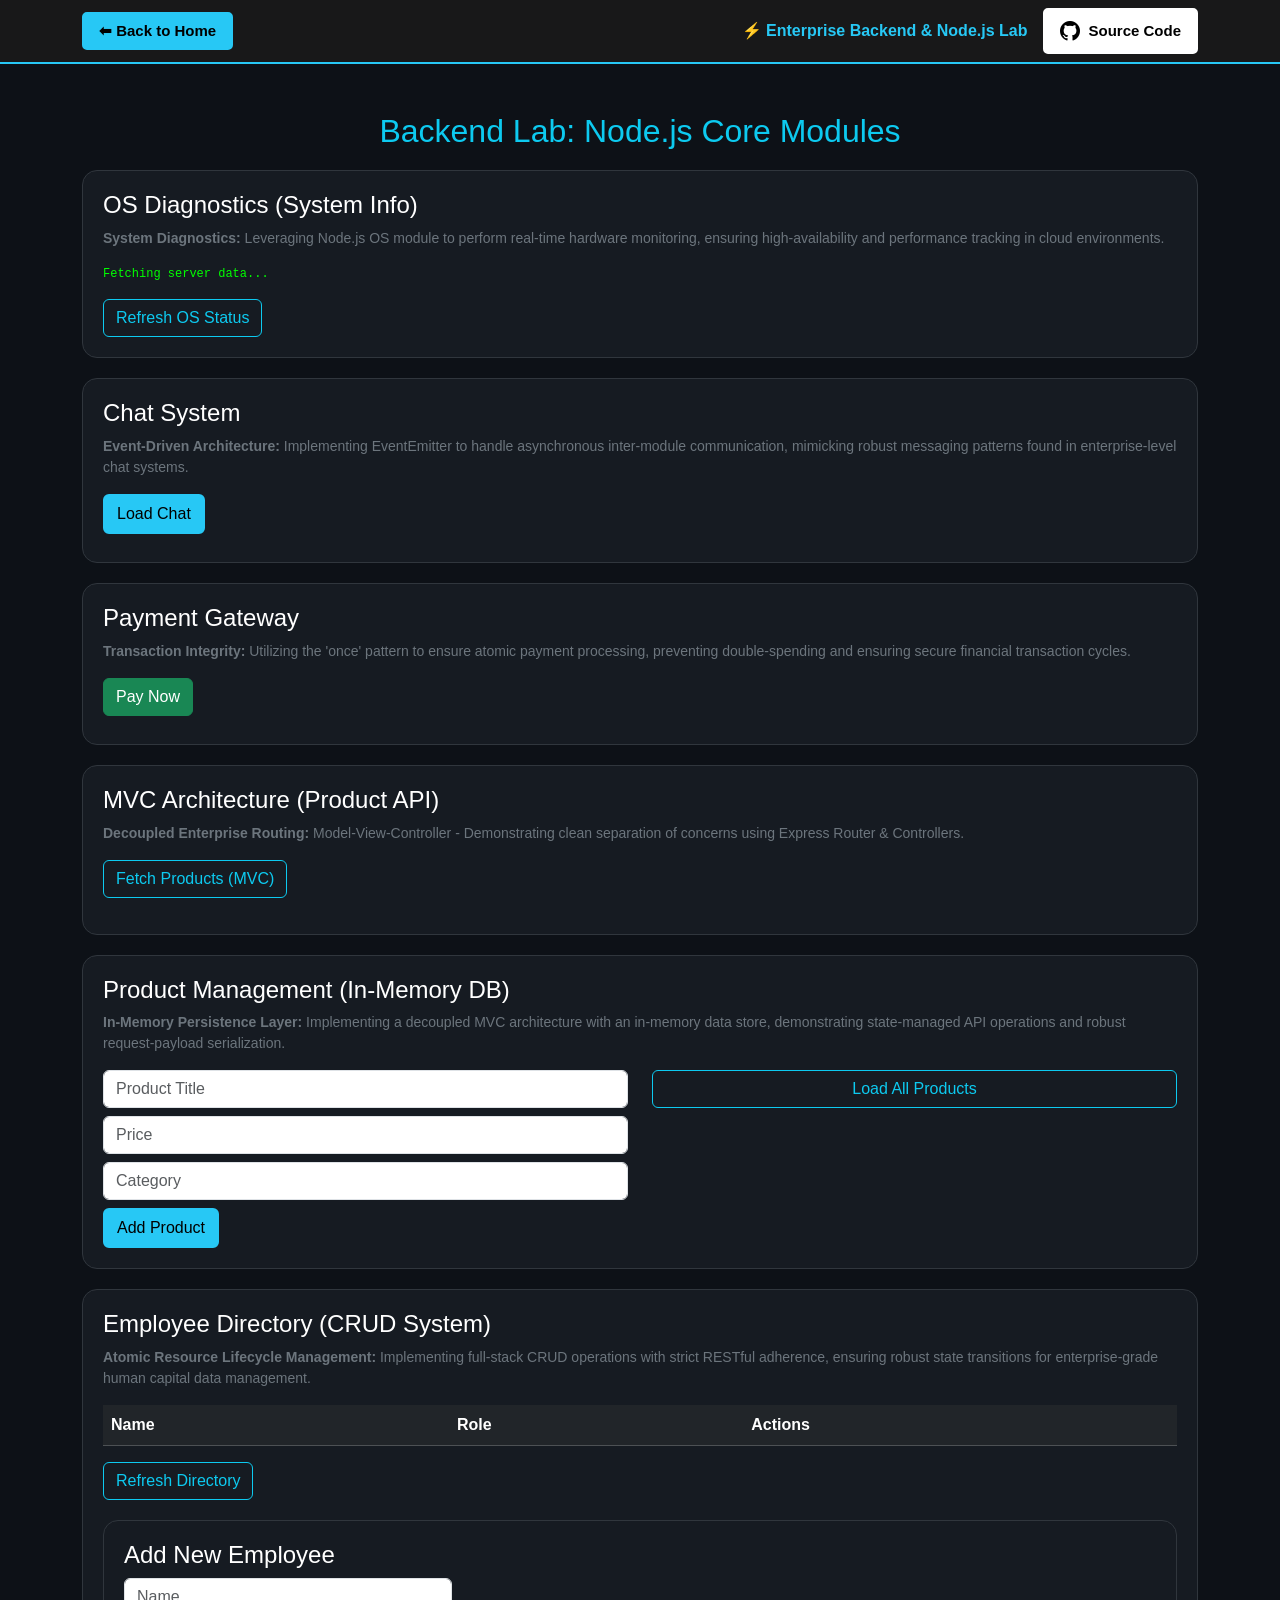
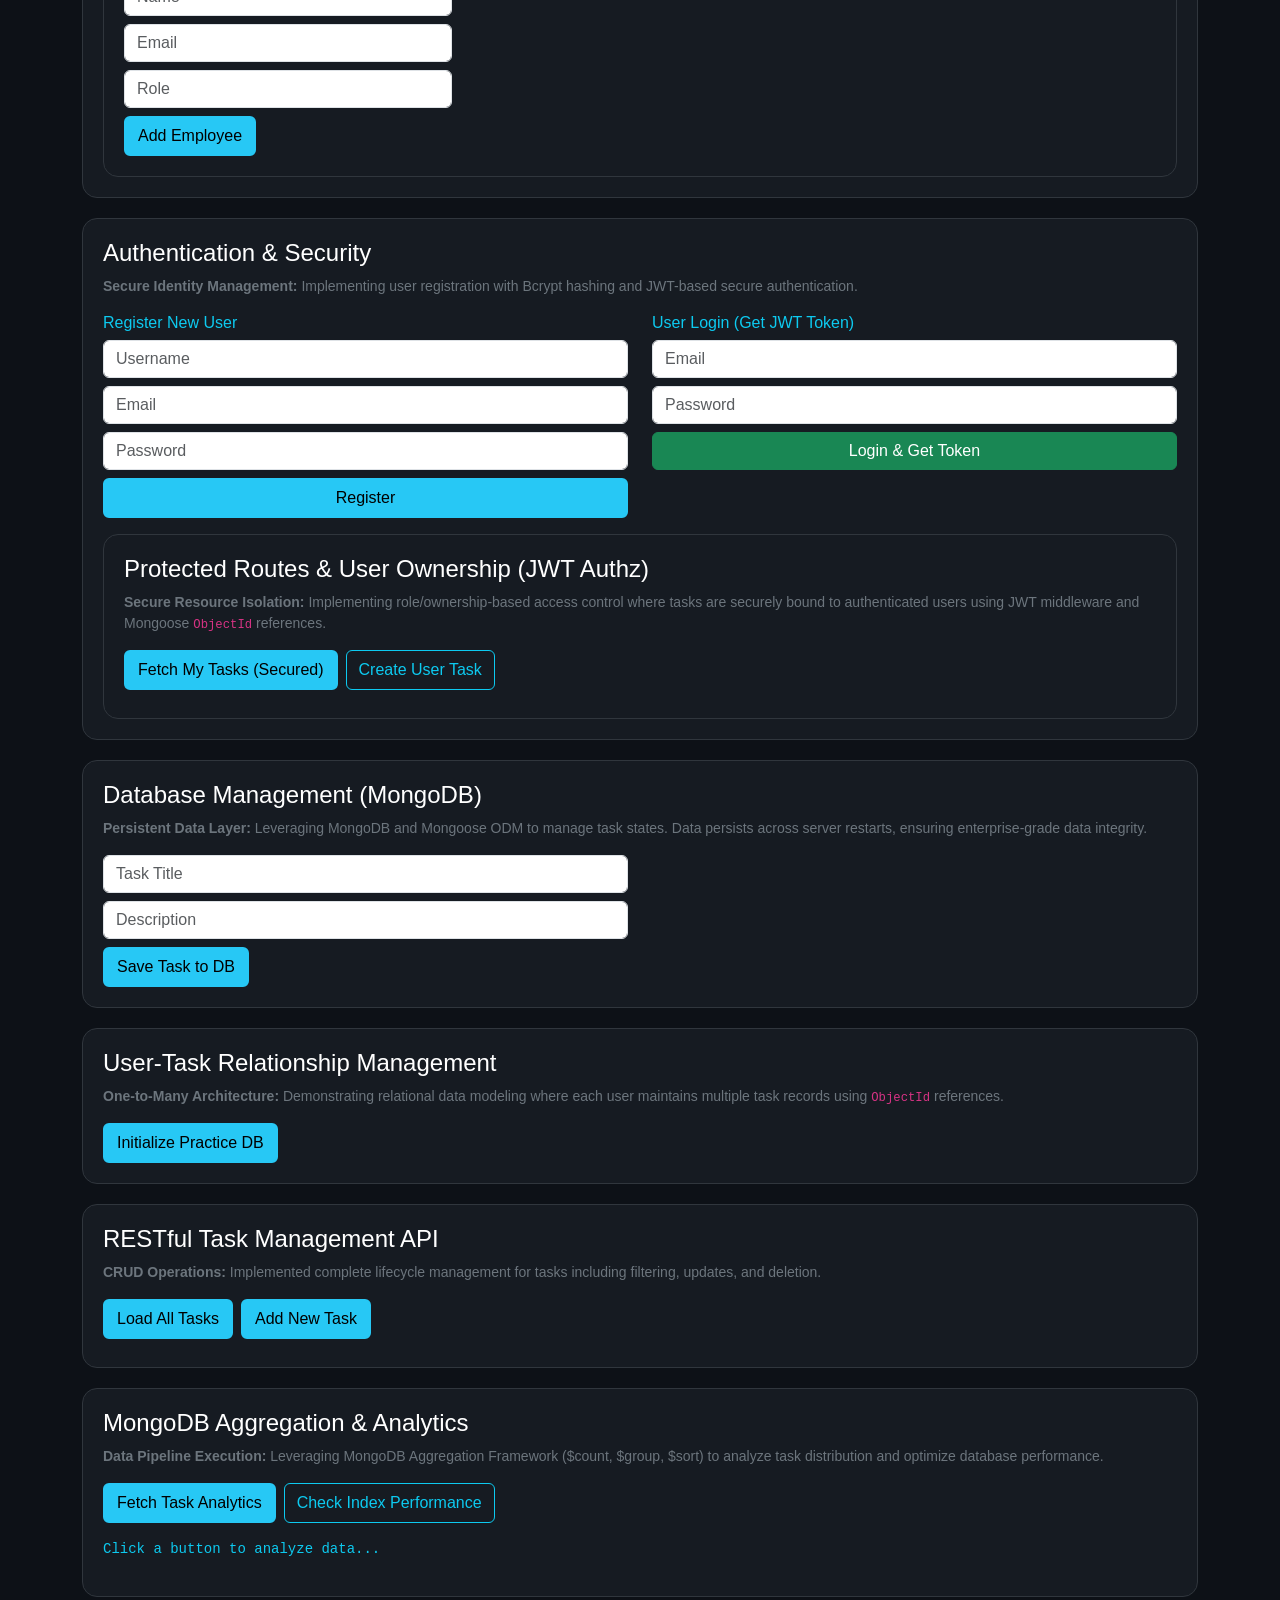
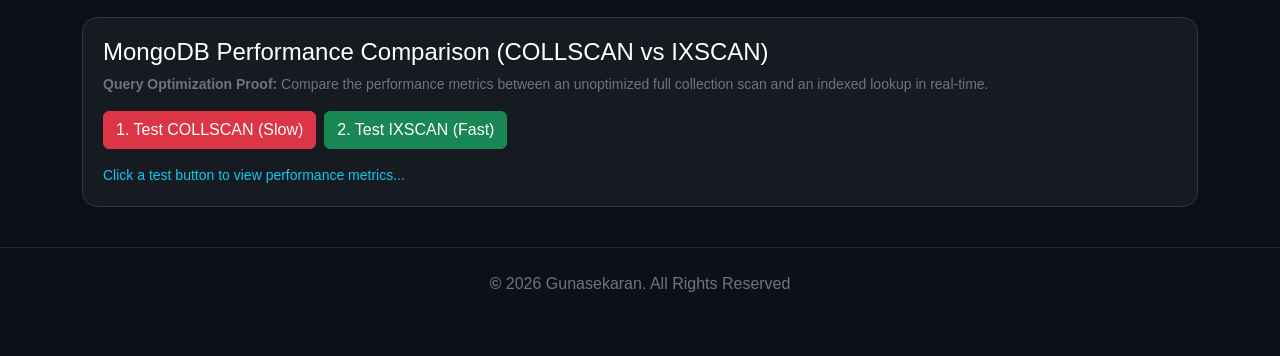
==== commit 2c23360b: "updates" ====
--- a/backend-lab.html
+++ b/backend-lab.html
@@ -5,10 +5,12 @@
     <meta charset="UTF-8">
     <title>Backend Lab - Full Integration</title>
     <link href="https://cdn.jsdelivr.net/npm/bootstrap@5.3.0/dist/css/bootstrap.min.css" rel="stylesheet">
+    <link rel="stylesheet" href="https://cdn.jsdelivr.net/npm/bootstrap-icons@1.11.1/font/bootstrap-icons.css">
     <style>
         body {
             background-color: #0d1117;
             color: white;
+            font-family: 'Segoe UI', Tahoma, Geneva, Verdana, sans-serif;
         }
 
         .lab-card {
@@ -24,40 +26,96 @@
             font-size: 12px;
         }
 
+        /* Exact Match with bootstrap-portfolio.html for Home Button */
+        .home-btn {
+            display: inline-block;
+            background-color: #27C8F5 !important;
+            color: #000000 !important;
+            font-size: 15px;
+            padding: 6px 15px;
+            border-radius: 5px;
+            font-weight: bold;
+            border: 2px solid #27C8F5 !important;
+            text-decoration: none;
+            transition: all 0.3s ease;
+        }
+
+        .home-btn:hover {
+            background-color: transparent !important;
+            color: #27C8F5 !important;
+            box-shadow: 0px 0px 15px rgba(39, 200, 245, 0.8);
+            transform: scale(1.05);
+        }
+
+        .home-btn:active {
+            transform: scale(0.95);
+            box-shadow: none;
+        }
+
+        /* Exact Match with capstones.html for GitHub Source Button */
+        .github-btn {
+            background-color: #ffffff;
+            color: #000000;
+            font-weight: bold;
+            padding: 6px 15px;
+            border-radius: 5px;
+            text-decoration: none;
+            display: inline-flex;
+            align-items: center;
+            gap: 8px;
+            transition: all 0.3s ease;
+            border: 2px solid #ffffff;
+            font-size: 15px;
+        }
+
+        .github-btn:hover {
+            background-color: transparent;
+            color: #ffffff;
+            box-shadow: 0 0 15px rgba(255, 255, 255, 0.5);
+            transform: scale(1.05);
+        }
+
         /* Button's initial state (Default state) */
         .btn-info {
             background-color: #27C8F5;
-            /* Cyan Background */
             color: #000;
-            /* Black Text */
             border: 2px solid #27C8F5;
             transition: all 0.3s ease;
-            /* To become soft */
         }
 
         /* When hovering the mouse over the button (Hover State) */
         .btn-info:hover {
             background-color: transparent;
-            /* Text becomes cyan */
             color: #27C8F5;
-            /* Text becomes cyan */
             border: 2px solid #27C8F5;
-            /* The border remains as is */
             box-shadow: 0 0 10px rgba(39, 200, 245, 0.5);
-            /* Soft glow */
         }
 
         .btn-info:active {
             background-color: #27C8F5;
-            /* Reverts to Cyan */
             color: #000;
             transform: scale(0.98);
-            /* Shrinks slightly when clicked */
         }
     </style>
 </head>
 
 <body>
+
+    <!-- Exact Navigation Header with Home Button and GitHub Source Code Link -->
+    <nav class="navbar navbar-expand-lg navbar-dark sticky-top mb-4"
+        style="background-color: rgba(26, 26, 26, 0.95); backdrop-filter: blur(10px); border-bottom: 2px solid #27C8F5;">
+        <div class="container">
+            <a class="navbar-brand fw-bold home-btn" href="index.html">⬅ Back to Home</a>
+            
+            <div class="ms-auto d-flex align-items-center gap-3">
+                <span style="color: #27C8F5;" class="fw-bold d-none d-md-inline">⚡ Enterprise Backend & Node.js Lab</span>
+                <a href="https://github.com/gunasekaran006-alt" target="_blank" class="github-btn">
+                    <i class="bi bi-github fs-5"></i> Source Code
+                </a>
+            </div>
+        </div>
+    </nav>
+
     <div class="container mt-5">
         <h2 class="text-center text-info">Backend Lab: Node.js Core Modules</h2>
 
@@ -72,21 +130,6 @@
             <button class="btn btn-outline-info" onclick="fetchOS()">Refresh OS Status</button>
         </div>
 
-        <!-- <div class="lab-card">
-            <h4>2. File System & Events</h4>
-            <button class="btn btn-warning" onclick="triggerFS()">Create File</button>
-            <button class="btn btn-success" onclick="triggerEvents()">Test Events</button>
-
-            
-            <div id="output-box" class="alert alert-primary mt-3" style="display: none;">
-                <span id="status-msg"></span>
-            </div>
-
-            <div id="chat-box" class="mt-3 p-2 bg-black rounded"></div>
-            <div id="payment-box" class="mt-2 p-2 border border-secondary rounded text-warning"></div>
-
-        </div> -->
-
         <!-- Chat System -->
         <div class="lab-card">
             <h4>Chat System</h4>
@@ -108,7 +151,6 @@
             <button id="pay-btn" class="btn btn-success" onclick="processPayment()">Pay Now</button>
             <div id="payment-box" class="mt-2 text-warning"></div>
         </div>
-
 
         <!-- MVC Architecture -->
         <div class="lab-card">
@@ -143,7 +185,6 @@
             </div>
         </div>
 
-
         <!-- Employee Directory -->
         <div class="lab-card">
             <h4>Employee Directory (CRUD System)</h4>
@@ -177,10 +218,7 @@
                     </div>
                 </div>
             </div>
-
-        </div>
-
-
+        </div>
 
         <!-- Authentication & Security -->
         <div class="lab-card">
@@ -232,8 +270,6 @@
             </div>
         </div>
 
-
-
         <!-- Database Management -->
         <div class="lab-card">
             <h4>Database Management (MongoDB)</h4>
@@ -250,7 +286,6 @@
             </div>
         </div>
 
-
         <!-- User-Task Relationship Management -->
         <div class="lab-card">
             <h4>User-Task Relationship Management</h4>
@@ -261,7 +296,6 @@
             <button class="btn btn-info" onclick="setupDatabasePractice()">Initialize Practice DB</button>
             <div id="db-practice-output" class="alert alert-success mt-2" style="display:none;"></div>
         </div>
-
 
         <!-- RESTful Task Management API -->
         <div class="lab-card">
@@ -276,7 +310,6 @@
             </div>
             <div id="api-output" class="mt-2 text-info small"></div>
         </div>
-
 
         <!-- MongoDB Aggregation & Analytics -->
         <div class="lab-card">
@@ -308,485 +341,371 @@
             </div>
         </div>
 
-
-
-
-
-
-
-
-
-
-
-
-
-
-        <!-- <script>
+    </div>
+
+    <footer style="text-align: center; margin-top: 40px; margin-bottom: 20px;" class="text-secondary pb-4">
+        <hr class="border-secondary mb-4">
+        <p><span class="text-cyan fw-bold">&copy;</span> 2026 Gunasekaran. All Rights Reserved</p>
+    </footer>
+
+    <script>
         const API_URL = "http://localhost:8080";
 
         async function fetchOS() {
-            const res = await fetch(`${API_URL}/os-status`);
-            //const data = await res.json();
-            document.getElementById('os-data').innerText = JSON.stringify(await res.json(), null, 2);
-        }
-
-        async function triggerFS() {
-            const res = await fetch(`${API_URL}/create-file`);
+            try {
+                document.getElementById('os-data').innerText = "Fetching server data...";
+                const res = await fetch(`${API_URL}/os-status`);
+                const data = await res.json();
+                document.getElementById('os-data').innerText = JSON.stringify(data, null, 2);
+            } catch (error) {
+                document.getElementById('os-data').innerText = "Server not reachable!";
+            }
+        }
+
+        async function loadChat() {
+            const res = await fetch(`${API_URL}/send-chat`);
             const data = await res.json();
-            showOutput(data.message);
-        }
-
-        async function triggerEvents() {
-            const res = await fetch(`${API_URL}/test-events`);
+            document.getElementById('chat-box').innerHTML = data.logs.map(m => `<div>${m.user}: ${m.message}</div>`).join('');
+        }
+
+        async function processPayment() {
+            const res = await fetch(`${API_URL}/process-payment`);
             const data = await res.json();
-            // showOutput(data.message);
-            document.getElementById('chat-box').innerHTML = data.chatHistory.map(m => `<div>${m.user}: ${m.message}</div>`).join('');
-            document.getElementById('payment-box').innerText = data.paymentInfo.message;
-
-
-        }
-
-        function showOutput(msg) {
-            const box = document.getElementById('output-box');
-            box.style.display = 'block';
-            document.getElementById('status-msg').innerText = msg;
-        }
-
-        window.onload = fetchOS;
-    </script> -->
-
-
-        <script>
-
-            const API_URL = "http://localhost:8080";
-
-            // 1. Fetch OS
-            async function fetchOS() {
-                try {
-                    document.getElementById('os-data').innerText = "Fetching server data...";
-                    const res = await fetch(`${API_URL}/os-status`);
-                    const data = await res.json();
-                    document.getElementById('os-data').innerText = JSON.stringify(data, null, 2);
-                } catch (error) {
-                    document.getElementById('os-data').innerText = "Server not reachable!";
-                }
-            }
-
-            // 2. Load Chat
-            async function loadChat() {
-                const res = await fetch(`${API_URL}/send-chat`);
-                const data = await res.json();
-                document.getElementById('chat-box').innerHTML = data.logs.map(m => `<div>${m.user}: ${m.message}</div>`).join('');
-            }
-
-            // 3. Process Payment
-            async function processPayment() {
-                const res = await fetch(`${API_URL}/process-payment`);
-                const data = await res.json();
-
-                // document.getElementById('payment-box').innerText = data.message;
-                // Disable the button once the payment is complete.
-
-                const payBtn = document.getElementById('pay-btn');
-                document.getElementById('payment-box').innerText = data.message;
-
-
-                if (data.message.includes("Already Paid")) {
-                    payBtn.classList.remove('btn-success');
-                    payBtn.classList.add('btn-danger');
-                }
-            }
-
-
-            async function fetchProducts() {
-                const res = await fetch(`${API_URL}/api/products/all-products`);
-                const data = await res.json();
-                document.getElementById('product-list').innerText = JSON.stringify(data, null, 2);
-            }
-
-
-            async function addProduct() {
-                const product = {
-                    title: document.getElementById('p-title').value,
-                    price: document.getElementById('p-price').value,
-                    category: document.getElementById('p-cat').value
-                };
-
-                const res = await fetch(`${API_URL}/api/products/create`, {
+            const payBtn = document.getElementById('pay-btn');
+            document.getElementById('payment-box').innerText = data.message;
+
+            if (data.message.includes("Already Paid")) {
+                payBtn.classList.remove('btn-success');
+                payBtn.classList.add('btn-danger');
+            }
+        }
+
+        async function fetchProducts() {
+            const res = await fetch(`${API_URL}/api/products/products`);
+            const data = await res.json();
+            document.getElementById('product-list').innerText = JSON.stringify(data, null, 2);
+        }
+
+        async function addProduct() {
+            const product = {
+                title: document.getElementById('p-title').value,
+                price: document.getElementById('p-price').value,
+                category: document.getElementById('p-cat').value
+            };
+
+            const res = await fetch(`${API_URL}/api/products/create`, {
+                method: 'POST',
+                headers: { 'Content-Type': 'application/json' },
+                body: JSON.stringify(product)
+            });
+            const data = await res.json();
+            alert(data.message);
+        }
+
+        async function fetchEmployees() {
+            const res = await fetch(`${API_URL}/employees`);
+            const data = await res.json();
+            const tbody = document.getElementById('emp-table-body');
+
+            if (Array.isArray(data)) {
+                tbody.innerHTML = data.map(emp => `
+                    <tr>
+                        <td>${emp.name}</td>
+                        <td>${emp.role}</td>
+                        <td><button class="btn btn-danger btn-sm" onclick="deleteEmp('${emp.id}')">Delete</button></td>
+                    </tr>
+                `).join('');
+            } else {
+                tbody.innerHTML = `<tr><td colspan="3">${data.message || "No Data"}</td></tr>`;
+            }
+        }
+
+        async function deleteEmp(id) {
+            const res = await fetch(`${API_URL}/employees/${id}`, {
+                method: 'DELETE'
+            });
+            const data = await res.json();
+            alert(data.message);
+            fetchEmployees();
+        }
+
+        async function addEmployee() {
+            const emp = {
+                name: document.getElementById('e-name').value,
+                email: document.getElementById('e-email').value,
+                role: document.getElementById('e-role').value
+            };
+
+            const res = await fetch(`${API_URL}/employees`, {
+                method: 'POST',
+                headers: { 'Content-Type': 'application/json' },
+                body: JSON.stringify(emp)
+            });
+
+            const data = await res.json();
+            alert(data.message);
+            fetchEmployees();
+        }
+
+        async function registerUser() {
+            const user = {
+                username: document.getElementById('reg-name').value,
+                email: document.getElementById('reg-email').value,
+                password: document.getElementById('reg-pass').value
+            };
+
+            try {
+                const res = await fetch(`${API_URL}/user/register`, {
                     method: 'POST',
                     headers: { 'Content-Type': 'application/json' },
-                    body: JSON.stringify(product)
+                    body: JSON.stringify(user)
+                });
+
+                const data = await res.json();
+                if (res.status === 201) {
+                    alert(data.message + "\nRegistered User: " + data.user.username);
+                } else {
+                    alert(data.message);
+                }
+            } catch (error) {
+                console.error("Registration failed:", error);
+            }
+        }
+
+        async function saveTask() {
+            const task = {
+                title: document.getElementById('t-title').value,
+                description: document.getElementById('t-desc').value,
+                status: "not-started"
+            };
+
+            const res = await fetch(`${API_URL}/api/tasks/create`, {
+                method: 'POST',
+                headers: { 'Content-Type': 'application/json' },
+                body: JSON.stringify(task)
+            });
+            const data = await res.json();
+            alert("Task saved to MongoDB: " + data.message);
+        }
+
+        async function setupDatabasePractice() {
+            try {
+                const userRes = await fetch(`${API_URL}/api/tasks/setup-user`, { method: 'POST' });
+                const userData = await userRes.json();
+
+                const taskRes = await fetch(`${API_URL}/api/tasks/init-tasks`, {
+                    method: 'POST',
+                    headers: { 'Content-Type': 'application/json' },
+                    body: JSON.stringify({ userId: userData.userId })
+                });
+                const taskData = await taskRes.json();
+
+                const output = document.getElementById('db-practice-output');
+                output.style.display = 'block';
+                output.innerText = `Success: ${userData.message} | ${taskData.message}`;
+            } catch (error) {
+                console.error("Error:", error);
+            }
+        }
+
+        async function fetchTasks() {
+            const output = document.getElementById('api-output');
+            const token = localStorage.getItem("authToken");
+
+            try {
+                const response = await fetch(`${API_URL}/api/tasks/`, {
+                    method: 'GET',
+                    headers: { 'Authorization': `Bearer ${token}` }
+                });
+                if (!response.ok) throw new Error("Network response was not ok");
+                const tasks = await response.json();
+
+                if (tasks.length === 0) {
+                    output.innerHTML = "No tasks found in Database.";
+                    return;
+                }
+
+                let html = '<ul class="list-group mt-2">';
+                tasks.forEach(task => {
+                    html += `<li class="list-group-item d-flex justify-content-between align-items-center bg-dark text-white border-secondary">
+                    ${task.title} <span class="badge bg-info">${task.status}</span>
+                   </li>`;
+                });
+                html += '</ul>';
+                output.innerHTML = html;
+            } catch (error) {
+                output.innerText = "Error: Could not connect to Database or Unauthorized.";
+            }
+        }
+
+        async function addNewTask() {
+            const token = localStorage.getItem("authToken");
+            const taskData = {
+                title: "New Task from UI",
+                description: "Testing API integration",
+                status: "not-started"
+            };
+
+            try {
+                await fetch(`${API_URL}/api/tasks/create`, {
+                    method: 'POST',
+                    headers: {
+                        'Content-Type': 'application/json',
+                        'Authorization': `Bearer ${token}`
+                    },
+                    body: JSON.stringify(taskData)
+                });
+                alert("Task Added Successfully!");
+                fetchTasks();
+            } catch (error) {
+                console.error("Add Error:", error);
+            }
+        }
+
+        async function fetchTaskStats() {
+            const output = document.getElementById('agg-output');
+            output.innerText = "Analyzing pipeline data...";
+
+            try {
+                const res = await fetch(`${API_URL}/api/tasks/analytics`);
+                const data = await res.json();
+                output.innerText = JSON.stringify(data, null, 2);
+            } catch (error) {
+                output.innerText = "Error: Could not fetch aggregation stats.";
+            }
+        }
+
+        async function checkTaskIndexPerformance() {
+            const output = document.getElementById('agg-output');
+            output.innerText = "Running query execution stats (.explain())...";
+
+            try {
+                const res = await fetch(`${API_URL}/api/tasks/explain-query`);
+                const data = await res.json();
+                output.innerText = JSON.stringify(data, null, 2);
+            } catch (error) {
+                output.innerText = "Error: Could not fetch execution stats.";
+            }
+        }
+
+        async function runCollScanTest() {
+            const output = document.getElementById('comparison-output');
+            output.innerHTML = "Running COLLSCAN test...";
+
+            try {
+                const res = await fetch(`${API_URL}/api/tasks/test-collscan`);
+                const data = await res.json();
+                output.innerHTML = `
+                    <div class="p-3 mb-2 rounded bg-black border border-danger">
+                        <span class="badge bg-danger fs-6 mb-2">${data.scanType}</span>
+                        <div><strong>Execution Stage:</strong> ${data.stage}</div>
+                        <div><strong>Execution Time:</strong> ${data.executionTimeMillis} ms</div>
+                        <div><strong>Documents Examined:</strong> ${data.totalDocsExamined}</div>
+                    </div>
+                `;
+            } catch (error) {
+                output.innerHTML = "Error running COLLSCAN test.";
+            }
+        }
+
+        async function runIxScanTest() {
+            const output = document.getElementById('comparison-output');
+            output.innerHTML = "Running IXSCAN test...";
+
+            try {
+                const res = await fetch(`${API_URL}/api/tasks/test-ixscan`);
+                const data = await res.json();
+                output.innerHTML = `
+                    <div class="p-3 mb-2 rounded bg-black border border-success">
+                        <span class="badge bg-success fs-6 mb-2">${data.scanType}</span>
+                        <div><strong>Execution Stage:</strong> ${data.stage}</div>
+                        <div><strong>Index Name:</strong> ${data.indexUsed}</div>
+                        <div><strong>Execution Time:</strong> ${data.executionTimeMillis} ms</div>
+                        <div><strong>Documents Examined:</strong> ${data.totalDocsExamined}</div>
+                    </div>
+                `;
+            } catch (error) {
+                output.innerHTML = "Error running IXSCAN test.";
+            }
+        }
+
+        async function loginUser() {
+            const credentials = {
+                email: document.getElementById('log-email').value,
+                password: document.getElementById('log-pass').value
+            };
+
+            try {
+                const res = await fetch(`${API_URL}/user/login`, {
+                    method: 'POST',
+                    headers: { 'Content-Type': 'application/json' },
+                    body: JSON.stringify(credentials)
+                });
+
+                const data = await res.json();
+                if (res.status === 200) {
+                    alert(data.message + "\n\nJWT Token Generated Successfully!");
+                    localStorage.setItem("authToken", data.token);
+                } else {
+                    alert(data.message);
+                }
+            } catch (error) {
+                console.error("Login failed:", error);
+            }
+        }
+
+        async function fetchProtectedTasks() {
+            const output = document.getElementById('protected-task-output');
+            const token = localStorage.getItem("authToken");
+
+            if (!token) {
+                output.innerHTML = "<span class='text-danger'>Error: No Auth Token found! Please login first.</span>";
+                return;
+            }
+
+            try {
+                const res = await fetch(`${API_URL}/api/tasks`, {
+                    method: 'GET',
+                    headers: { 'Authorization': `Bearer ${token}` }
                 });
                 const data = await res.json();
-                alert(data.message);
-            }
-
-            async function fetchProducts() {
-                const res = await fetch(`${API_URL}/api/products/products`);
-                const data = await res.json();
-                document.getElementById('product-list').innerText = JSON.stringify(data, null, 2);
-            }
-
-            async function fetchEmployees() {
-                const res = await fetch(`${API_URL}/employees`);
-                const data = await res.json();
-                const tbody = document.getElementById('emp-table-body');
-
-                if (Array.isArray(data)) {
-                    tbody.innerHTML = data.map(emp => `
-            <tr>
-                <td>${emp.name}</td>
-                <td>${emp.role}</td>
-                <td><button class="btn btn-danger btn-sm" onclick="deleteEmp('${emp.id}')">Delete</button></td>
-            </tr>
-        `).join('');
-                } else {
-                    tbody.innerHTML = `<tr><td colspan="3">${data.message || "No Data"}</td></tr>`;
-                }
-            }
-
-            async function deleteEmp(id) {
-                const res = await fetch(`${API_URL}/employees/${id}`, {
-                    method: 'DELETE'
+                output.innerText = JSON.stringify(data, null, 2);
+            } catch (error) {
+                output.innerText = "Error fetching protected tasks.";
+            }
+        }
+
+        async function createProtectedTask() {
+            const token = localStorage.getItem("authToken");
+            const output = document.getElementById('protected-task-output');
+
+            if (!token) {
+                output.innerHTML = "<span class='text-danger'>Error: Please login first to create a task!</span>";
+                return;
+            }
+
+            const taskData = {
+                title: "Secure Task via JWT",
+                description: "Testing ownership-based access control",
+                status: "in-progress"
+            };
+
+            try {
+                await fetch(`${API_URL}/api/tasks/create`, {
+                    method: 'POST',
+                    headers: {
+                        'Content-Type': 'application/json',
+                        'Authorization': `Bearer ${token}`
+                    },
+                    body: JSON.stringify(taskData)
                 });
-                const data = await res.json();
-                alert(data.message);
-                fetchEmployees(); // Refreshes the UI after deleting the data.
-            }
-
-            async function addEmployee() {
-                const emp = {
-                    name: document.getElementById('e-name').value,
-                    email: document.getElementById('e-email').value,
-                    role: document.getElementById('e-role').value
-                };
-
-                const res = await fetch(`${API_URL}/employees`, {
-                    method: 'POST',
-                    headers: { 'Content-Type': 'application/json' },
-                    body: JSON.stringify(emp)
-                });
-
-                const data = await res.json();
-                alert(data.message);
-                fetchEmployees(); // Refresh immediately after adding
-            }
-
-
-            async function registerUser() {
-                const user = {
-                    username: document.getElementById('reg-name').value,
-                    email: document.getElementById('reg-email').value,
-                    password: document.getElementById('reg-pass').value
-                };
-
-                try {
-                    // const res = await fetch(`${API_URL}/auth/register`, {
-                    const res = await fetch(`${API_URL}/user/register`, {
-                        method: 'POST',
-                        headers: { 'Content-Type': 'application/json' },
-                        body: JSON.stringify(user)
-                    });
-
-                    const data = await res.json();
-
-                    if (res.status === 201) {
-
-                        // alert(data.message + "\n\nLogin PIN: " + data.loginPin);
-                        // Here, we will display the new username instead of loginPin
-                        alert(data.message + "\nRegistered User: " + data.user.username);
-
-                    } else {
-                        alert(data.message);
-                    }
-
-                } catch (error) {
-                    console.error("Registration failed:", error);
-                }
-            }
-
-
-            async function saveTask() {
-                const task = {
-                    title: document.getElementById('t-title').value,
-                    description: document.getElementById('t-desc').value,
-                    status: "not-started"
-                };
-
-                const res = await fetch(`${API_URL}/api/tasks/create`, {
-                    method: 'POST',
-                    headers: { 'Content-Type': 'application/json' },
-                    body: JSON.stringify(task)
-                });
-                const data = await res.json();
-                alert("Task saved to MongoDB: " + data.message);
-            }
-
-            async function setupDatabasePractice() {
-                try {
-                    // Step 1: Create a User
-                    const userRes = await fetch(`${API_URL}/api/tasks/setup-user`, { method: 'POST' });
-                    const userData = await userRes.json();
-
-                    // Step 2: Create Tasks
-                    const taskRes = await fetch(`${API_URL}/api/tasks/init-tasks`, {
-                        method: 'POST',
-                        headers: { 'Content-Type': 'application/json' },
-                        body: JSON.stringify({ userId: userData.userId })
-                    });
-                    const taskData = await taskRes.json();
-
-                    const output = document.getElementById('db-practice-output');
-                    output.style.display = 'block'; // This changes it from 'none' to 'block'.
-                    output.innerText = `Success: ${userData.message} | ${taskData.message}`;
-
-                } catch (error) {
-                    console.error("Error:", error);
-                }
-            }
-
-
-
-
-            // Function to fetch all tasks from MongoDB and display them
-            async function fetchTasks() {
-                const output = document.getElementById('api-output');
-                const token = localStorage.getItem("authToken");
-                // const API_URL = "http://localhost:8080/api/tasks";
-
-                try {
-                    const response = await fetch(`${API_URL}/api/tasks/`, {
-                        method: 'GET',
-                        headers: {
-                            'Authorization': `Bearer ${token}`
-                        }
-                    });
-                    if (!response.ok) throw new Error("Network response was not ok");
-                    const tasks = await response.json();
-
-                    // Check if data exists
-                    if (tasks.length === 0) {
-                        output.innerHTML = "No tasks found in Database.";
-                        return;
-                    }
-
-                    // Display tasks in a clean format
-                    let html = '<ul class="list-group mt-2">';
-                    tasks.forEach(task => {
-                        html += `<li class="list-group-item d-flex justify-content-between align-items-center">
-                        ${task.title} <span class="badge bg-info">${task.status}</span>
-                     </li>`;
-                    });
-                    html += '</ul>';
-                    output.innerHTML = html;
-
-                } catch (error) {
-                    output.innerText = "Error: Could not connect to Database or Unauthorized.";
-                    console.error("Fetch Error:", error);
-                }
-            }
-
-
-            async function addNewTask() {
-                const token = localStorage.getItem("authToken"); // Adding the token for security
-
-                const taskData = {
-                    title: "New Task from UI",
-                    description: "Testing API integration",
-                    status: "not-started"
-                };
-
-                try {
-                    const response = await fetch(`${API_URL}/api/tasks/create`, {
-                        method: 'POST',
-                        headers: {
-                            'Content-Type': 'application/json',
-                            'Authorization': `Bearer ${token}` // Attaching the JWT token
-                        },
-                        body: JSON.stringify(taskData)
-                    });
-
-                    const result = await response.json();
-                    alert("Task Added Successfully!");
-                    fetchTasks(); // To refresh the data and display it in the UI
-                } catch (error) {
-                    console.error("Add Error:", error);
-                }
-            }
-
-
-
-            // MongoDB Aggregation & Analytics
-            // 1. Fetch Task Analytics using Aggregation
-            async function fetchTaskStats() {
-                const output = document.getElementById('agg-output');
-                output.innerText = "Analyzing pipeline data...";
-
-                try {
-                    const res = await fetch(`${API_URL}/api/tasks/analytics`); // You can set this according to your root path 
-                    const data = await res.json();
-                    output.innerText = JSON.stringify(data, null, 2);
-                } catch (error) {
-                    output.innerText = "Error: Could not fetch aggregation stats.";
-                    console.error("Aggregation Error:", error);
-                }
-            }
-
-            // 2. Check Index Performance Simulation
-            async function checkTaskIndexPerformance() {
-                const output = document.getElementById('agg-output');
-                output.innerText = "Running query execution stats (.explain())...";
-
-                try {
-                    const res = await fetch(`${API_URL}/api/tasks/explain-query`);
-                    const data = await res.json();
-                    output.innerText = JSON.stringify(data, null, 2);
-                } catch (error) {
-                    output.innerText = "Error: Could not fetch execution stats.";
-                    console.error("Explain Error:", error);
-                }
-            }
-
-
-
-
-            // MongoDB Performance Comparison (COLLSCAN vs IXSCAN)
-            async function runCollScanTest() {
-                const output = document.getElementById('comparison-output');
-                output.innerHTML = "Running COLLSCAN test...";
-
-                try {
-                    const res = await fetch(`${API_URL}/api/tasks/test-collscan`);
-                    const data = await res.json();
-
-                    output.innerHTML = `
-            <div class="p-3 mb-2 rounded bg-black border border-danger">
-                <span class="badge bg-danger fs-6 mb-2">${data.scanType}</span>
-                <div><strong>Execution Stage:</strong> ${data.stage}</div>
-                <div><strong>Execution Time:</strong> ${data.executionTimeMillis} ms</div>
-                <div><strong>Documents Examined:</strong> ${data.totalDocsExamined}</div>
-            </div>
-        `;
-                } catch (error) {
-                    output.innerHTML = "Error running COLLSCAN test.";
-                }
-            }
-
-            async function runIxScanTest() {
-                const output = document.getElementById('comparison-output');
-                output.innerHTML = "Running IXSCAN test...";
-
-                try {
-                    const res = await fetch(`${API_URL}/api/tasks/test-ixscan`);
-                    const data = await res.json();
-
-                    output.innerHTML = `
-            <div class="p-3 mb-2 rounded bg-black border border-success">
-                <span class="badge bg-success fs-6 mb-2">${data.scanType}</span>
-                <div><strong>Execution Stage:</strong> ${data.stage}</div>
-                <div><strong>Index Name:</strong> ${data.indexUsed}</div>
-                <div><strong>Execution Time:</strong> ${data.executionTimeMillis} ms</div>
-                <div><strong>Documents Examined:</strong> ${data.totalDocsExamined}</div>
-            </div>
-        `;
-                } catch (error) {
-                    output.innerHTML = "Error running IXSCAN test.";
-                }
-            }
-
-
-
-
-            // Login User & Get JWT Token (Authentication & Security)
-            async function loginUser() {
-                const credentials = {
-                    email: document.getElementById('log-email').value,
-                    password: document.getElementById('log-pass').value
-                };
-
-                try {
-                    const res = await fetch(`${API_URL}/user/login`, {
-                        method: 'POST',
-                        headers: { 'Content-Type': 'application/json' },
-                        body: JSON.stringify(credentials)
-                    });
-
-                    const data = await res.json();
-
-                    if (res.status === 200) {
-                        alert(data.message + "\n\nJWT Token Generated Successfully!");
-                        // Store the token in local storage 
-                        localStorage.setItem("authToken", data.token);
-                    } else {
-                        alert(data.message);
-                    }
-                } catch (error) {
-                    console.error("Login failed:", error);
-                }
-            }
-
-            // Protected Routes & User Ownership (JWT Authz)
-            // Fetch Tasks belonging only to the logged-in user using JWT Token
-            async function fetchProtectedTasks() {
-                const output = document.getElementById('protected-task-output');
-                const token = localStorage.getItem("authToken");
-
-                if (!token) {
-                    output.innerHTML = "<span class='text-danger'>Error: No Auth Token found! Please login first.</span>";
-                    return;
-                }
-
-                try {
-                    const res = await fetch(`${API_URL}/api/tasks`, {
-                        method: 'GET',
-                        headers: {
-                            'Authorization': `Bearer ${token}` // Passing JWT in headers
-                        }
-                    });
-                    const data = await res.json();
-                    output.innerText = JSON.stringify(data, null, 2);
-                } catch (error) {
-                    output.innerText = "Error fetching protected tasks.";
-                }
-            }
-
-            // Create a Task linked to the authenticated user
-            async function createProtectedTask() {
-                const token = localStorage.getItem("authToken");
-                const output = document.getElementById('protected-task-output');
-
-                if (!token) {
-                    output.innerHTML = "<span class='text-danger'>Error: Please login first to create a task!</span>";
-                    return;
-                }
-
-                const taskData = {
-                    title: "Secure Task via JWT",
-                    description: "Testing ownership-based access control",
-                    status: "in-progress"
-                };
-
-                try {
-                    const res = await fetch(`${API_URL}/api/tasks/create`, {
-                        method: 'POST',
-                        headers: {
-                            'Content-Type': 'application/json',
-                            'Authorization': `Bearer ${token}`
-                        },
-                        body: JSON.stringify(taskData)
-                    });
-                    const data = await res.json();
-                    alert("Task Created & Linked to User Successfully!");
-                    fetchProtectedTasks();
-                } catch (error) {
-                    console.error("Creation error:", error);
-                }
-            }
-
-            // window.onload = fetchOS;
-        </script>
-
-
+                alert("Task Created & Linked to User Successfully!");
+                fetchProtectedTasks();
+            } catch (error) {
+                console.error("Creation error:", error);
+            }
+        }
+    </script>
 
 </body>
 
